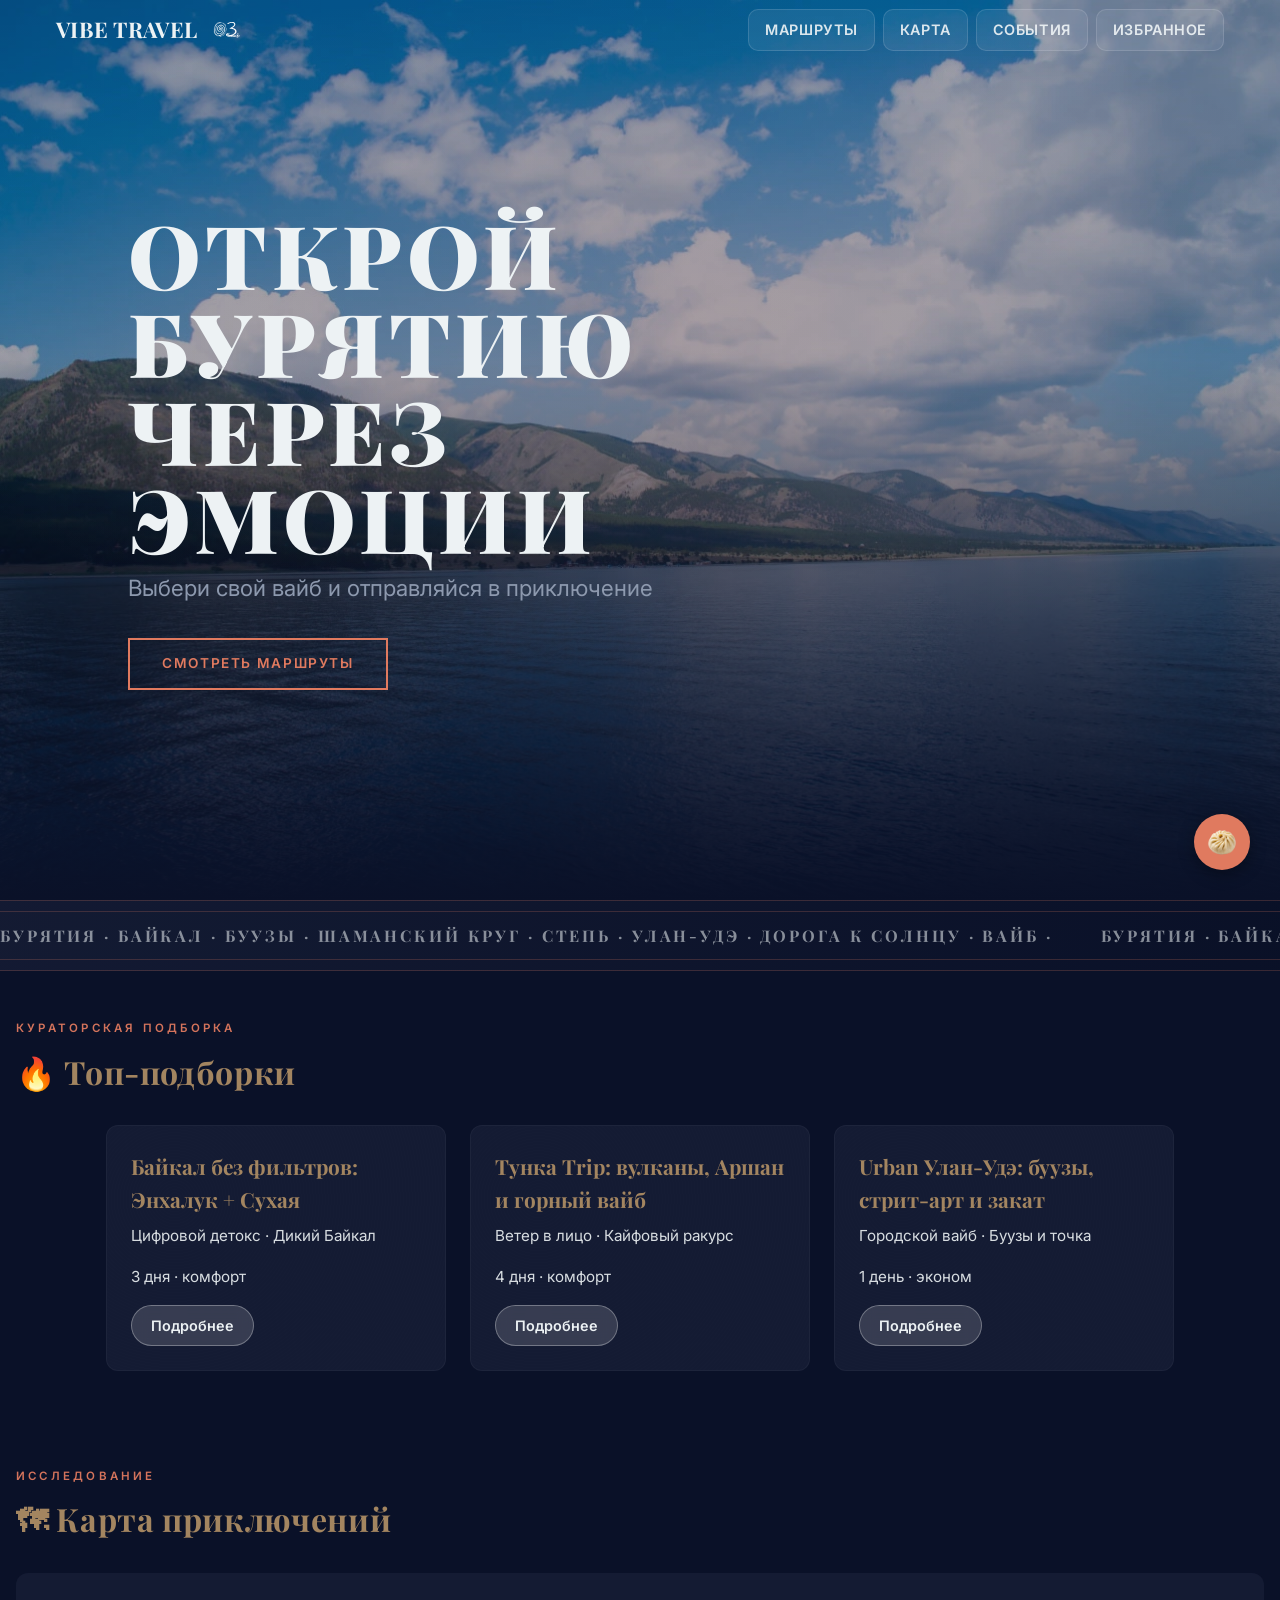
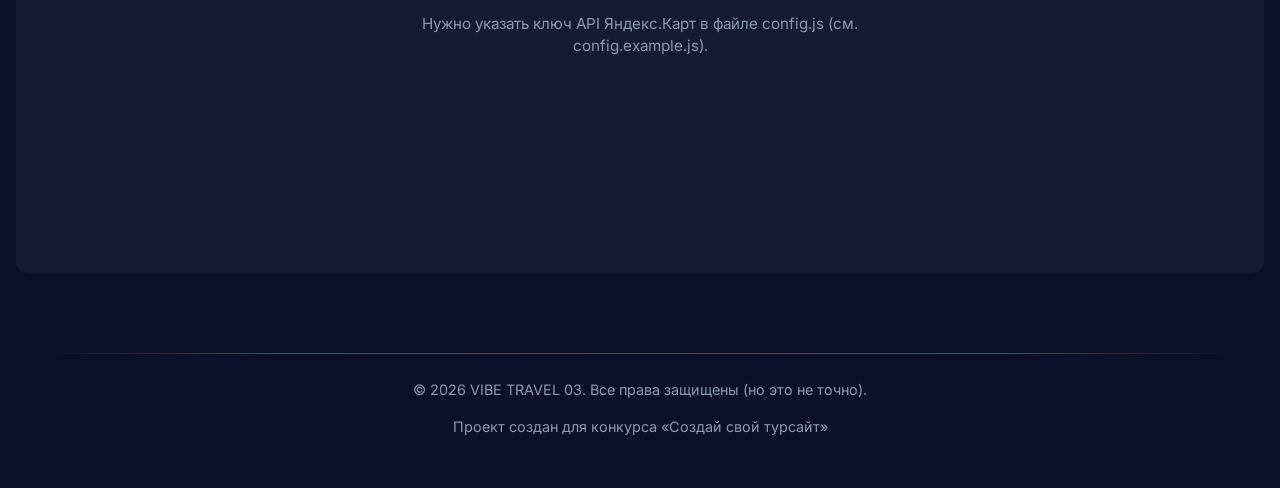
==== index.html @ 991d7f02 "Добавлен Service Worker для кеширования статики" ====
<!DOCTYPE html>
<html lang="ru">

<head>
    <meta charset="UTF-8">
    <meta name="viewport" content="width=device-width, initial-scale=1.0">
    <title>VIBE TRAVEL 03 — твой гид по Бурятии</title>

    <meta property="og:type" content="website">
    <!-- Open Graph для соцсетей -->
    <meta name="description" content="Эмоциональный гид по Бурятии для молодёжи. Вайб-фильтры, маршруты, события.">
    <meta property="og:title" content="VIBE TRAVEL 03 — твой гид по Бурятии">
    <meta property="og:description"
        content="Эмоциональный гид по Бурятии для молодёжи. Вайб-фильтры, маршруты, события.">
    <meta property="og:image" content="https://pumalk.github.io/vibe-travel-03/assets/images/logo_white.svg">
    <meta property="og:image:type" content="image/svg+xml">
    <meta property="og:image:width" content="512">
    <meta property="og:image:height" content="512">
    <meta property="og:url" content="https://pumalk.github.io/vibe-travel-03/">
    <meta property="og:type" content="website">

    <!-- Для Telegram и VK -->
    <meta property="og:site_name" content="VIBE TRAVEL 03">
    <meta name="twitter:card" content="summary_large_image">
    <meta name="twitter:title" content="VIBE TRAVEL — гид по Бурятии">
    <meta name="twitter:description" content="Эмоциональный гид по Бурятии">
    <meta name="twitter:image" content="https://pumalk.github.io/vibe-travel-03/assets/images/logo_white.svg">

    <link rel="preload" as="image" href="assets/images/hero.webp">
    <link rel="preconnect" href="https://fonts.googleapis.com">
    <link rel="preconnect" href="https://fonts.gstatic.com" crossorigin>
    <!-- Асинхронная загрузка шрифтов без блокировки рендеринга -->
    <link rel="preload" as="style"
        href="https://fonts.googleapis.com/css2?family=Playfair+Display:wght@400;700;900&family=Inter:wght@400;500;600&display=swap&subset=cyrillic,cyrillic-ext"
        onload="this.onload=null;this.rel='stylesheet'">
    <noscript>
        <link
            href="https://fonts.googleapis.com/css2?family=Playfair+Display:wght@400;700;900&family=Inter:wght@400;500;600&display=swap&subset=cyrillic,cyrillic-ext"
            rel="stylesheet">
    </noscript>
    <link rel="icon"
        href="data:image/svg+xml,<svg xmlns='http://www.w3.org/2000/svg' viewBox='0 0 100 100'><circle cx='50' cy='50' r='48' fill='none' stroke='%23E07A5F' stroke-width='4'/><line x1='50' y1='2' x2='50' y2='98' stroke='%23E07A5F' stroke-width='4'/><line x1='2' y1='50' x2='98' y2='50' stroke='%23E07A5F' stroke-width='4'/><circle cx='50' cy='50' r='10' fill='%23E07A5F'/></svg>"
        type="image/svg+xml">
    <link rel="stylesheet" href="src/css/style.css">
    <link rel="icon" type="image/png" href="assets/favicon/favicon-96x96.png" sizes="96x96" />
    <link rel="icon" type="image/svg+xml" href="assets/favicon/favicon.svg" />
    <link rel="shortcut icon" href="assets/favicon/favicon.ico" />
    <link rel="apple-touch-icon" sizes="180x180" href="assets/favicon/apple-touch-icon.png" />
    <meta name="apple-mobile-web-app-title" content="VIBE TRAVEL 03" />
    <link rel="manifest" href="assets/favicon/site.webmanifest" />
</head>

<body>
    <a class="skip-link" href="#main-content">К содержимому</a>
    <div class="nav-backdrop" id="navBackdrop" aria-hidden="true"></div>
    <div id="preloader">
        <div class="preloader-circle"></div>
        <p>Загружаем вайб...</p>
    </div>

    <div id="app">
        <header class="header">
            <div class="container">
                <a href="#/" class="logo" aria-label="VIBE TRAVEL — на главную">
                    <span class="logo-text">VIBE TRAVEL</span>
                    <img src="assets/images/logo_white.svg" alt="" class="logo-img" width="36" height="36"
                        decoding="async" />
                </a>
                <nav class="nav" id="mainNav" aria-label="Основное меню">
                    <button type="button" class="burger" id="burgerBtn" aria-label="Открыть меню" aria-expanded="false"
                        aria-controls="navList">
                        <span></span><span></span><span></span>
                    </button>
                    <ul class="nav-list" id="navList">
                        <li><a href="#/routes" class="nav-link">Маршруты</a></li>
                        <li><a href="#/map" class="nav-link">Карта</a></li>
                        <li><a href="#/events" class="nav-link">События</a></li>
                        <li><a href="#/favorites" class="nav-link">Избранное</a></li>
                    </ul>
                </nav>
            </div>
        </header>
        <main id="main-content" class="main" role="main" tabindex="-1" aria-live="polite"></main>
        <footer class="footer">
            <div class="container">
                <p>&copy; 2026 VIBE TRAVEL 03. Все права защищены (но это не точно).</p>
                <p>Проект создан для конкурса «Создай свой турсайт»</p>
            </div>
        </footer>
    </div>

    <div id="transition-mask" aria-hidden="true">
        <div class="transition-mask__rays"></div>
    </div>
    <button type="button" id="buuza-fab" title="Покормить буузами" aria-label="Пасхалка: буузы">
        <img src="assets/images/buuza.webp" alt="" decoding="async" />
    </button>

    <script src="config.js"></script>
    <script src="src/js/strings.js"></script>
    <script src="src/js/app-state.js"></script>
    <script src="src/js/favorites.js"></script>
    <script src="src/js/tag-helpers.js"></script>
    <script src="src/js/lazy-images.js"></script>
    <script src="src/js/toast.js"></script>
    <script src="src/js/meta.js"></script>
    <script src="src/js/scroll-reveal.js"></script>
    <script src="src/js/session-filters.js"></script>
    <script src="src/js/data-loader.js"></script>
    <script src="src/js/pdf-export.js"></script>
    <script src="src/js/easter-egg-buuza.js"></script>
    <script src="src/js/ui-nav.js"></script>
    <script src="src/js/navigation.js"></script>
    <script src="src/js/map.js"></script>
    <script src="src/js/gallery.js"></script>
    <script src="src/js/render-pages.js"></script>
    <script src="src/js/router.js"></script>
    <script src="src/js/app.js"></script>
    <script>
        if ('serviceWorker' in navigator) {
            navigator.serviceWorker.register('/vibe-travel-03/sw.js').catch(err => {
                console.warn('Service Worker не зарегистрирован:', err);
            });
        }
    </script>
</body>

</html>
---- src/css/style.css ----
/* === VIBE TRAVEL 03 — тёмная кинематографичная тема === */

:root {
  --color-bg: #0a1128;
  --color-surface: #141b33;
  --color-text: #edf2f4;
  --color-text-muted: #8d99ae;
  --color-primary: #e07a5f;
  --color-primary-hover: #c05a42;
  --color-secondary: #5a7d6c;
  --color-accent-sand: #a38560;
  --font-display: "Playfair Display", serif;
  --font-body: "Inter", sans-serif;
  --transition: 0.25s ease-in-out;
  --max-width: 1200px;
  --border-radius: 12px;

  --ease-out-expo: cubic-bezier(0.22, 1, 0.36, 1);
  --ease-drawer: cubic-bezier(0.4, 0, 0.2, 1);
  --reveal-duration: 0.75s;
  --reveal-shift: 28px;
}

*,
*::before,
*::after {
  box-sizing: border-box;
}

:focus-visible {
  outline: 2px solid var(--color-primary);
  outline-offset: 3px;
}

:focus:not(:focus-visible) {
  outline: none;
}

.skip-link {
  position: absolute;
  left: 0.75rem;
  top: 0.75rem;
  z-index: 10002;
  padding: 0.55rem 1rem;
  background: var(--color-primary);
  color: var(--color-text);
  font-weight: 600;
  font-size: 0.85rem;
  text-decoration: none;
  border-radius: 8px;
  clip-path: inset(50%);
  width: 1px;
  height: 1px;
  overflow: hidden;
  white-space: nowrap;
}

.skip-link:focus {
  clip-path: none;
  width: auto;
  height: auto;
  overflow: visible;
}

html {
  scroll-behavior: smooth;
  scrollbar-width: thin;
  scrollbar-color: var(--color-primary) var(--color-bg);
}

::-webkit-scrollbar {
  width: 6px;
}

::-webkit-scrollbar-track {
  background: var(--color-bg);
}

::-webkit-scrollbar-thumb {
  background: var(--color-primary);
  border-radius: 3px;
}

body {
  margin: 0;
  min-height: 100vh;
  display: flex;
  flex-direction: column;
  background-color: var(--color-bg);
  color: var(--color-text);
  font-family: var(--font-body);
  line-height: 1.6;
  transition: opacity 0.3s ease;
  opacity: 1;
}

body::before {
  content: "";
  position: fixed;
  inset: 0;
  z-index: -1;
  opacity: 0.07;
  background-image:
    url("../../assets/images/left up.svg"),
    url("../../assets/images/right up.svg"),
    url("../../assets/images/left down.svg"),
    url("../../assets/images/right down.svg");
  background-position:
    left top,
    right top,
    left bottom,
    right bottom;
  background-size: 160px 160px;
  background-repeat: no-repeat;
  pointer-events: none;
  filter: invert(1);
}

/* Лёгкий film grain — как в кинематографичных портфолио (Muzli / motion + texture) */
body::after {
  content: "";
  position: fixed;
  inset: 0;
  z-index: 0;
  pointer-events: none;
  opacity: 0.05;
  background-image: url("data:image/svg+xml,%3Csvg viewBox='0 0 256 256' xmlns='http://www.w3.org/2000/svg'%3E%3Cfilter id='n'%3E%3CfeTurbulence type='fractalNoise' baseFrequency='0.9' numOctaves='4' stitchTiles='stitch'/%3E%3C/filter%3E%3Crect width='100%25' height='100%25' filter='url(%23n)'/%3E%3C/svg%3E");
  mix-blend-mode: overlay;
}

body.fade-out {
  opacity: 0;
}

/* === Маска перехода между страницами === */
#transition-mask {
  position: fixed;
  inset: 0;
  z-index: 9998;
  display: flex;
  align-items: center;
  justify-content: center;
  pointer-events: none;
  opacity: 0;
  visibility: hidden;
  transition:
    opacity 0.2s ease,
    visibility 0.2s ease;
  background-color: rgba(10, 17, 40, 0.92); /* ← добавить: тёмный фон с затемнением */
  backdrop-filter: blur(4px); /* опционально: лёгкий блюр */
}

#transition-mask.active {
  opacity: 1;
  visibility: visible;
  pointer-events: auto;
}

.transition-mask__rays {
  width: min(200vmax, 200vmax);
  height: min(200vmax, 200vmax);
  border-radius: 50%;
  transform: scale(0);
  opacity: 0.45;
  background: repeating-conic-gradient(
    from 0deg at 50% 50%,
    var(--color-primary) 0deg 5deg,
    transparent 5deg 10deg
  );
  will-change: transform;
}

#transition-mask.active .transition-mask__rays {
  animation: transition-mask-expand 0.48s var(--ease-drawer) forwards;
}

#transition-mask:not(.active) .transition-mask__rays {
  transform: scale(0);
  animation: none;
}

@keyframes transition-mask-expand {
  to {
    transform: scale(1);
  }
}

/* === Прелоадер === */
#preloader {
  position: fixed;
  inset: 0;
  background: var(--color-bg);
  display: flex;
  flex-direction: column;
  justify-content: center;
  align-items: center;
  z-index: 9999;
  transition:
    opacity 0.5s ease,
    visibility 0.5s ease;
}

#preloader.hidden {
  opacity: 0;
  visibility: hidden;
}

.preloader-circle {
  width: 40px;
  height: 40px;
  border: 4px solid var(--color-primary);
  border-top-color: transparent;
  border-radius: 50%;
  animation: spin 0.8s linear infinite;
  margin-bottom: 1rem;
}

@keyframes spin {
  to {
    transform: rotate(360deg);
  }
}

#preloader p {
  font-family: var(--font-display);
  font-weight: 700;
  color: var(--color-primary);
}

/* === Шапка === */
.header {
  background: transparent;
  position: fixed;
  top: 0;
  left: 0;
  width: 100%;
  z-index: 100;
  transition:
    background 0.3s ease,
    backdrop-filter 0.3s ease;
}

.header.scrolled {
  background: rgba(20, 27, 51, 0.85);
  backdrop-filter: blur(20px);
  -webkit-backdrop-filter: blur(20px);
}

.container {
  max-width: var(--max-width);
  margin: 0 auto;
  padding: 0 1rem;
}

.header .container {
  display: flex;
  justify-content: space-between;
  align-items: center;
  height: 60px;
}

#app {
  position: relative;
  z-index: 1;
  display: flex;
  flex-direction: column;
  min-height: 100vh;
  padding-top: 60px;
}

#main-content {
  flex: 1 0 auto;
}

/* Стили для текстовых ссылок внутри контента */
#main-content a:not(.btn):not(.nav-link):not(.btn-outline) {
  color: var(--color-primary);
  text-decoration: none;
  transition: color var(--transition);
}

#main-content a:not(.btn):not(.nav-link):not(.btn-outline):hover {
  color: var(--color-primary-hover);
}

#main-content a:not(.btn):not(.nav-link):not(.btn-outline):active {
  color: #b04a32;
}

/* Появление контента после смены маршрута */
.main.page-enter {
  animation: main-page-in 0.55s var(--ease-out-expo) both;
}

@keyframes main-page-in {
  from {
    opacity: 0;
    transform: translateY(18px);
  }

  to {
    opacity: 1;
    transform: translateY(0);
  }
}

/* Затемнение фона при открытой мобильной навигации */
.nav-backdrop {
  display: none;
  position: fixed;
  inset: 0;
  z-index: 97;
  background: rgba(5, 8, 18, 0.55);
  opacity: 0;
  transition: opacity 0.35s var(--ease-out-expo);
  pointer-events: none;
}

@media (min-width: 769px) {
  .nav-backdrop {
    display: none !important;
    pointer-events: none !important;
  }
}

body.nav-drawer-open {
  overflow: hidden;
  touch-action: none;
}

.logo {
  display: inline-flex;
  align-items: center;
  gap: 0.35rem;
  font-family: var(--font-display);
  font-size: 1.35rem;
  font-weight: 700;
  color: var(--color-text);
  text-decoration: none;
  letter-spacing: 0.02em;
}

.logo-text {
  line-height: 1;
}

.logo-img {
  height: 1.75rem;
  width: auto;
  display: block;
  flex-shrink: 0;
  object-fit: contain;
}

.nav {
  display: flex;
  align-items: center;
}

.nav-list {
  list-style: none;
  margin: 0;
  padding: 0;
  display: flex;
  gap: 0.5rem;
  align-items: center;
}

.nav-link {
  display: inline-flex;
  align-items: center;
  justify-content: center;
  text-decoration: none;
  color: rgba(237, 242, 244, 0.92);
  font-weight: 600;
  font-size: 0.9rem;
  letter-spacing: 0.04em;
  text-transform: uppercase;
  padding: 0.5rem 1rem;
  border-radius: 10px;
  background: rgba(237, 242, 244, 0.08);
  border: 1px solid rgba(237, 242, 244, 0.14);
  transition:
    color 0.2s ease,
    background 0.2s ease,
    border-color 0.2s ease,
    box-shadow 0.2s ease;
}

.nav-link:hover {
  color: var(--color-text);
  background: rgba(224, 122, 95, 0.22);
  border-color: rgba(224, 122, 95, 0.55);
  box-shadow: 0 4px 14px rgba(0, 0, 0, 0.2);
}

.nav-link.active {
  color: var(--color-text);
  background: rgba(224, 122, 95, 0.32);
  border-color: var(--color-primary);
  box-shadow: 0 0 0 1px rgba(224, 122, 95, 0.35);
}

.burger {
  display: none;
  flex-direction: column;
  gap: 5px;
  justify-content: center;
  align-items: center;
  width: 44px;
  height: 44px;
  background: rgba(237, 242, 244, 0.08);
  border: 1px solid rgba(237, 242, 244, 0.18);
  border-radius: 10px;
  cursor: pointer;
  padding: 0;
  z-index: 101;
  transition:
    background 0.2s ease,
    border-color 0.2s ease,
    box-shadow 0.2s ease;
}

.burger:hover {
  background: rgba(224, 122, 95, 0.18);
  border-color: rgba(224, 122, 95, 0.45);
}

.burger span {
  display: block;
  width: 25px;
  height: 2px;
  background: var(--color-text);
  transition:
    transform 0.35s var(--ease-out-expo),
    opacity 0.25s ease;
  transform-origin: center;
}

.burger.is-open span:nth-child(1) {
  transform: translateY(7px) rotate(45deg);
}

.burger.is-open span:nth-child(2) {
  opacity: 0;
  transform: scaleX(0);
}

.burger.is-open span:nth-child(3) {
  transform: translateY(-7px) rotate(-45deg);
}

/* === Подвал === */
.footer {
  position: relative;
  background: transparent;
  text-align: center;
  padding: 2rem 1rem 2.25rem;
  margin-top: auto;
  font-size: 0.9rem;
  color: var(--color-text-muted);
}

.footer::before {
  content: "";
  display: block;
  max-width: var(--max-width);
  margin: 0 auto 1.5rem;
  height: 1px;
  background: linear-gradient(
    90deg,
    transparent,
    rgba(224, 122, 95, 0.45) 20%,
    rgba(196, 165, 123, 0.35) 50%,
    rgba(224, 122, 95, 0.45) 80%,
    transparent
  );
}

/* === Hero === */
.hero {
  position: relative;
  height: 100vh;
  min-height: 420px;
  display: flex;
  align-items: center;
  background: url("../../assets/images/hero.webp") center/cover no-repeat;
  background-attachment: fixed;
  overflow: hidden;
  margin: -60px 0 0;
  width: 100%;
  max-width: 100%;
}

.hero-overlay {
  position: absolute;
  inset: 0;
  background: linear-gradient(
    0deg,
    var(--color-bg) 0%,
    rgba(10, 17, 40, 0.4) 60%
  );
}

/* Слой «света» — ambient motion как на студийных сайтах из подборки */
.hero-shimmer {
  position: absolute;
  inset: -20%;
  z-index: 0;
  background: radial-gradient(
    ellipse 80% 50% at 50% 40%,
    rgba(224, 122, 95, 0.12) 0%,
    transparent 55%
  );
  animation: hero-shimmer-drift 14s ease-in-out infinite alternate;
  pointer-events: none;
}

@keyframes hero-shimmer-drift {
  0% {
    transform: translate(-4%, -2%) scale(1);
    opacity: 0.85;
  }

  100% {
    transform: translate(5%, 3%) scale(1.08);
    opacity: 1;
  }
}

.hero-content {
  position: relative;
  z-index: 2;
  max-width: 600px;
  margin-left: 10%;
  padding: 1rem 1rem 1rem 0;
}

.hero-content h1 {
  font-family: var(--font-display);
  font-weight: 900;
  font-size: 5.5rem;
  line-height: 1;
  letter-spacing: 0.05em;
  text-transform: uppercase;
  margin: 0 0 0.5rem;
  color: var(--color-text);
  animation: hero-line-in 0.95s var(--ease-out-expo) 0.12s both;
}

.hero-content p {
  font-size: 1.4rem;
  color: var(--color-text-muted);
  margin: 0 0 2rem;
  animation: hero-line-in 0.88s var(--ease-out-expo) 0.3s both;
}

@keyframes hero-line-in {
  from {
    opacity: 0;
    transform: translateY(32px);
  }

  to {
    opacity: 1;
    transform: translateY(0);
  }
}

.btn-outline {
  display: inline-block;
  padding: 0.8rem 2rem;
  border: 2px solid var(--color-primary);
  border-radius: 0;
  background: transparent;
  color: var(--color-primary);
  font-family: var(--font-body);
  font-weight: 600;
  font-size: 0.85rem;
  letter-spacing: 0.12em;
  text-transform: uppercase;
  text-decoration: none;
  transition:
    background var(--transition),
    color var(--transition),
    border-color var(--transition),
    transform 0.2s var(--ease-out-expo),
    box-shadow 0.25s ease;
  animation: hero-line-in 0.82s var(--ease-out-expo) 0.46s both;
}

.btn-outline:hover {
  background: var(--color-primary);
  color: var(--color-text);
  border-color: var(--color-primary);
  transform: translateY(-2px);
  box-shadow: 0 12px 28px rgba(224, 122, 95, 0.25);
}

.btn-outline:active {
  transform: translateY(0);
}

/* Карта-превью на главной */
.map-preview {
  height: 300px;
  border-radius: var(--border-radius);
  overflow: hidden;
  background: var(--color-surface);
}

.map-full,
.map-detail {
  border-radius: var(--border-radius);
  overflow: hidden;
  background: var(--color-surface);
}

.map-full {
  height: 500px;
}

.map-detail {
  height: 350px;
  margin-top: 1rem;
}

/* === Секции === */
.section {
  padding: 3rem 1rem;
}

.section h2 {
  font-family: var(--font-display);
  font-size: 2rem;
  font-weight: 700;
  margin: 0 0 1.5rem;
  color: var(--color-accent-sand);
  letter-spacing: 0.02em;
}

/* Редакционный заголовок секции (студийные портфолио / Muzli) */
.section-intro {
  margin-bottom: 1.75rem;
}

.section-intro h2 {
  margin-bottom: 0;
}

.section-eyebrow {
  font-family: var(--font-body);
  font-size: 0.72rem;
  font-weight: 600;
  letter-spacing: 0.28em;
  text-transform: uppercase;
  color: var(--color-primary);
  margin: 0 0 0.5rem;
  opacity: 0.95;
}

/* Kinetic type strip — ритм и motion без тяжёлых библиотек */
.kinetic-bar {
  position: relative;
  width: 100%;
  max-width: 100%;
  margin-left: 0;
  margin-right: 0;
  overflow: hidden;
  border-block: 1px solid rgba(224, 122, 95, 0.22);
  background: linear-gradient(
    90deg,
    rgba(20, 27, 51, 0.95),
    rgba(10, 17, 40, 0.98)
  );
  padding: 0.65rem 0;
}

.kinetic-bar__track {
  display: flex;
  width: max-content;
  animation: kinetic-scroll 40s linear infinite;
  will-change: transform;
}

.kinetic-bar__track span {
  flex-shrink: 0;
  padding-right: 3rem;
  font-family: var(--font-display);
  font-size: clamp(0.85rem, 1.8vw, 1rem);
  font-weight: 700;
  letter-spacing: 0.18em;
  text-transform: uppercase;
  color: rgba(237, 242, 244, 0.55);
  white-space: nowrap;
}

@keyframes kinetic-scroll {
  0% {
    transform: translateX(0);
  }

  100% {
    transform: translateX(-50%);
  }
}

/* Scroll reveal — появление при скролле */
.reveal {
  opacity: 0;
  transform: translate3d(0, var(--reveal-shift), 0);
  transition:
    opacity var(--reveal-duration) var(--ease-out-expo),
    transform var(--reveal-duration) var(--ease-out-expo);
  will-change: opacity, transform;
}

.reveal.is-visible {
  opacity: 1;
  transform: translate3d(0, 0, 0);
  will-change: auto;
}

.card.reveal {
  transition-delay: 0s;
}

#routes-grid .card.reveal.is-visible:nth-child(1),
#home-top-grid .card.reveal.is-visible:nth-child(1) {
  transition-delay: 0.02s;
}

#routes-grid .card.reveal.is-visible:nth-child(2),
#home-top-grid .card.reveal.is-visible:nth-child(2) {
  transition-delay: 0.08s;
}

#routes-grid .card.reveal.is-visible:nth-child(3),
#home-top-grid .card.reveal.is-visible:nth-child(3) {
  transition-delay: 0.14s;
}

#routes-grid .card.reveal.is-visible:nth-child(4),
#home-top-grid .card.reveal.is-visible:nth-child(4) {
  transition-delay: 0.2s;
}

#routes-grid .card.reveal.is-visible:nth-child(5),
#home-top-grid .card.reveal.is-visible:nth-child(5) {
  transition-delay: 0.26s;
}

#routes-grid .card.reveal.is-visible:nth-child(6),
#home-top-grid .card.reveal.is-visible:nth-child(6) {
  transition-delay: 0.32s;
}

/* Центрирование топ-подборки на главной */
#home-top-grid {
  display: flex;
  flex-wrap: wrap;
  justify-content: center;
  gap: 1.5rem;
}

#home-top-grid .card {
  width: 340px;
  max-width: 100%;
  flex: 0 0 auto;
}

.cards-grid.centered .card.reveal.is-visible:nth-child(1) {
  transition-delay: 0.04s;
}

.cards-grid.centered .card.reveal.is-visible:nth-child(2) {
  transition-delay: 0.1s;
}

.cards-grid.centered .card.reveal.is-visible:nth-child(3) {
  transition-delay: 0.16s;
}

.cards-grid.centered .card.reveal.is-visible:nth-child(4) {
  transition-delay: 0.22s;
}

.cards-grid.centered .card.reveal.is-visible:nth-child(5) {
  transition-delay: 0.28s;
}

.cards-grid.centered .card.reveal.is-visible:nth-child(6) {
  transition-delay: 0.34s;
}

.section h3 {
  font-family: var(--font-display);
  font-size: 1.25rem;
  font-weight: 700;
  color: var(--color-accent-sand);
  margin: 1.75rem 0 0.65rem;
}

.section > ul {
  color: var(--color-text-muted);
}

.detail-stack {
  margin-bottom: 0.25rem;
}

.detail-stack p {
  margin: 0.35rem 0 0.65rem;
  color: var(--color-text-muted);
}

.detail-stack strong {
  color: var(--color-text);
}

.section > ul {
  margin: 0.5rem 0 1rem;
  padding-left: 1.35rem;
  max-width: 65ch;
}

.section > ul li {
  margin-bottom: 0.4rem;
}

/* === Сетки карточек === */
.cards-grid {
  display: grid;
  grid-template-columns: repeat(auto-fill, minmax(280px, 1fr));
  gap: 1.5rem;
}

.cards-grid.centered {
  display: flex;
  flex-wrap: wrap;
  justify-content: center;
  gap: 1.5rem;
}

.cards-grid.centered .card {
  width: 300px;
  flex: 0 0 auto;
}

/* === Карточки === */
.card {
  position: relative;
  background: var(--color-surface);
  border-radius: var(--border-radius);
  overflow: hidden;
  border: 1px solid rgba(237, 242, 244, 0.04);
  transition:
    transform 0.38s var(--ease-out-expo),
    box-shadow 0.38s var(--ease-out-expo),
    border-color 0.35s ease;
  display: flex;
  flex-direction: column;
  color: var(--color-text);
}

.card::before {
  content: "";
  position: absolute;
  inset: 0;
  z-index: 1;
  pointer-events: none;
  opacity: 0.12;
  background-image: repeating-radial-gradient(
    circle at 20% 30%,
    rgba(255, 255, 255, 0.09) 0,
    rgba(255, 255, 255, 0.09) 1px,
    transparent 1px,
    transparent 3px
  );
  mix-blend-mode: overlay;
}

.card:hover {
  transform: translateY(-6px);
  box-shadow: 0 16px 32px rgba(0, 0, 0, 0.5);
  border-color: rgba(224, 122, 95, 0.28);
}

.card-content {
  position: relative;
  z-index: 2;
}

.card-content {
  padding: 1.5rem;
  flex-grow: 1;
  display: flex;
  flex-direction: column;
  justify-content: space-between;
  position: relative;
  z-index: 2;
}

.card h3 {
  font-family: var(--font-display);
  font-size: 1.3rem;
  margin: 0 0 0.5rem;
}

.card p {
  font-size: 0.95rem;
  margin: 0 0 1rem;
  opacity: 0.9;
}

.btn {
  display: inline-block;
  color: var(--color-text);
  padding: 0.5rem 1.2rem;
  border-radius: 30px;
  text-decoration: none;
  font-weight: 600;
  font-size: 0.9rem;
  border: none;
  cursor: pointer;
  font-family: inherit;
  transition:
    background var(--transition),
    color var(--transition);
  align-self: flex-start;
  backdrop-filter: blur(8px);
  -webkit-backdrop-filter: blur(8px);
  background: rgba(255, 255, 255, 0.15);
  border: 1px solid rgba(255, 255, 255, 0.3);
}

.btn:hover {
  background: var(--color-primary-hover);
  border-color: var(--color-primary);
  color: #fff;
}

/* === Фильтры === */
.filters {
  display: flex;
  flex-wrap: wrap;
  gap: 1rem;
  margin-bottom: 2rem;
  align-items: center;
}

.chip-group {
  display: flex;
  flex-wrap: wrap;
  gap: 0.5rem;
}

.chip {
  padding: 0.4rem 1rem;
  border: 1px solid var(--color-primary);
  border-radius: 20px;
  background: var(--color-surface);
  color: var(--color-text);
  cursor: pointer;
  font-weight: 500;
  transition:
    background var(--transition),
    color var(--transition),
    border-color var(--transition),
    transform 0.2s var(--ease-out-expo),
    box-shadow 0.25s ease;
  font-size: 0.9rem;
  font-family: inherit;
}

.chip.active {
  background: var(--color-primary);
  color: var(--color-text);
  border-color: var(--color-primary);
}

.chip:hover {
  transform: translateY(-1px);
  box-shadow: 0 6px 16px rgba(224, 122, 95, 0.2);
}

.chip:active {
  transform: scale(0.97);
}

.chip:focus {
  outline: none;
}

.filter-select {
  appearance: none;
  -webkit-appearance: none;
  padding: 0.45rem 2.25rem 0.45rem 1rem;
  border: 1px solid var(--color-primary);
  border-radius: 20px;
  font-family: inherit;
  font-size: 0.9rem;
  font-weight: 500;
  background-color: var(--color-surface);
  color: var(--color-text);
  cursor: pointer;
  background-image: url("data:image/svg+xml,%3Csvg xmlns='http://www.w3.org/2000/svg' width='12' height='12' viewBox='0 0 12 12'%3E%3Cpath fill='%23E07A5F' d='M6 8L1 3h10z'/%3E%3C/svg%3E");
  background-repeat: no-repeat;
  background-position: right 0.75rem center;
  transition: border-color var(--transition);
}

.filter-select:hover,
.filter-select:focus {
  outline: none;
  border-color: var(--color-primary-hover);
}

.map-api-message {
  text-align: center;
  padding: 2.5rem 1.25rem;
  margin: 0;
  color: var(--color-text-muted);
  font-size: 0.95rem;
  line-height: 1.5;
  max-width: 36rem;
  margin-inline: auto;
}

.section--error .detail-lead {
  margin-bottom: 1rem;
}

.toast-host {
  position: fixed;
  bottom: 1.25rem;
  left: 50%;
  transform: translateX(-50%);
  z-index: 10050;
  display: flex;
  flex-direction: column;
  align-items: center;
  gap: 0.5rem;
  pointer-events: none;
}

.toast {
  pointer-events: auto;
  max-width: min(92vw, 420px);
  padding: 0.75rem 1.25rem;
  background: var(--color-surface);
  color: var(--color-text);
  border: 1px solid rgba(224, 122, 95, 0.45);
  border-radius: var(--border-radius);
  box-shadow: 0 8px 28px rgba(0, 0, 0, 0.35);
  font-size: 0.9rem;
  font-weight: 500;
  opacity: 0;
  transform: translateY(12px);
  transition:
    opacity 0.3s var(--ease-out-expo),
    transform 0.3s var(--ease-out-expo);
  cursor: pointer;
}

.toast--visible {
  opacity: 1;
  transform: translateY(0);
}

/* === Лайтбокс === */
.lightbox {
  position: fixed;
  inset: 0;
  z-index: 1000;
  display: flex;
  align-items: center;
  justify-content: center;
  padding: 2rem;
  background: rgba(10, 17, 40, 0.98);
  opacity: 0;
  visibility: hidden;
  pointer-events: none;
  transition:
    opacity 0.3s var(--ease-out-expo),
    visibility 0.3s ease;
}

.lightbox.active {
  opacity: 1;
  visibility: visible;
  pointer-events: auto;
}

.lightbox-close {
  position: absolute;
  top: 24px;
  right: 28px;
  width: 36px;
  height: 36px;
  cursor: pointer;
  color: transparent;
  font-size: 0;
  background: none;
  border: none;
  padding: 0;
}

.lightbox-close::before,
.lightbox-close::after {
  content: "";
  position: absolute;
  left: 50%;
  top: 50%;
  width: 24px;
  height: 1px;
  background: var(--color-primary);
  transform-origin: center;
}

.lightbox-close::before {
  transform: translate(-50%, -50%) rotate(45deg);
}

.lightbox-close::after {
  transform: translate(-50%, -50%) rotate(-45deg);
}

.lightbox-img {
  max-width: min(92vw, 1200px);
  max-height: 85vh;
  width: auto;
  height: auto;
  object-fit: contain;
  border-radius: var(--border-radius);
  transform: scale(0.92);
  opacity: 0;
  transition:
    transform 0.4s var(--ease-out-expo),
    opacity 0.3s ease;
}

.lightbox.active .lightbox-img {
  transform: scale(1);
  opacity: 1;
}

.lightbox-nav {
  display: none;
  position: absolute;
  top: 50%;
  transform: translateY(-50%);
  width: 48px;
  height: 48px;
  border-radius: 50%;
  cursor: pointer;
  background: rgba(20, 27, 51, 0.75);
  border: 1px solid rgba(237, 242, 244, 0.2);
  color: var(--color-text);
  z-index: 2;
  transition:
    background 0.2s ease,
    border-color 0.2s ease;
}

.lightbox-nav:hover {
  background: rgba(224, 122, 95, 0.35);
  border-color: var(--color-primary);
}

.lightbox--multi .lightbox-nav {
  display: flex;
  align-items: center;
  justify-content: center;
}

.lightbox-nav--prev {
  left: max(1rem, calc(50% - min(46vw, 620px)));
}

.lightbox-nav--next {
  right: max(1rem, calc(50% - min(46vw, 620px)));
}

.lightbox-nav--prev::before {
  content: "";
  width: 10px;
  height: 10px;
  border-left: 2px solid currentColor;
  border-bottom: 2px solid currentColor;
  transform: rotate(45deg);
  margin-left: 4px;
}

.lightbox-nav--next::before {
  content: "";
  width: 10px;
  height: 10px;
  border-right: 2px solid currentColor;
  border-top: 2px solid currentColor;
  transform: rotate(45deg);
  margin-right: 4px;
}

/* === Детальная страница === */
.detail-actions {
  display: flex;
  gap: 1rem;
  flex-wrap: wrap;
  margin: 1rem 0;
}

.detail-lead {
  font-size: 1.1rem;
  color: var(--color-text-muted);
}

.card.event-card img {
  width: 100%;
  max-height: 250px;
  object-fit: contain;
  background: var(--color-surface);
  border-radius: 8px 8px 0 0;
}

#fav-btn {
  transition: transform 0.2s;
}

#fav-btn:active {
  transform: scale(1.05);
}

.no-results {
  grid-column: 1 / -1;
  text-align: center;
  color: var(--color-text-muted);
  padding: 2rem;
  font-size: 1.1rem;
}

.fav-empty {
  text-align: center;
  color: var(--color-text-muted);
  padding: 2rem;
  max-width: 520px;
  margin: 0 auto;
}

/* === Галерея === */
.gallery-magazine {
  display: flex;
  gap: 1rem;
  margin: 1.5rem 0;
  height: 400px;
}

.magazine-hero {
  flex: 2;
}

.magazine-side {
  flex: 1;
  display: flex;
  flex-direction: column;
  gap: 1rem;
}

.magazine-hero img,
.magazine-side img {
  width: 100%;
  object-fit: cover;
  border-radius: 8px;
  cursor: pointer;
  transition:
    transform 0.3s ease,
    box-shadow 0.3s ease;
}

.magazine-hero img {
  height: 100%;
}

.magazine-side img {
  height: calc(50% - 0.5rem);
}

.magazine-side img:only-child {
  height: 100%;
}

.magazine-hero img:hover,
.magazine-side img:hover {
  transform: scale(1.02);
  box-shadow: 0 8px 24px rgba(0, 0, 0, 0.4);
}

/* === FAB буузы === */
#buuza-fab {
  position: fixed;
  bottom: 30px;
  right: 30px;
  width: 56px;
  height: 56px;
  border-radius: 50%;
  background: var(--color-primary);
  border: none;
  box-shadow: 0 4px 16px rgba(0, 0, 0, 0.35);
  display: flex;
  align-items: center;
  justify-content: center;
  z-index: 500;
  transition: transform 0.2s;
  cursor: pointer;
}

#buuza-fab:hover {
  transform: scale(1.08);
}

#buuza-fab img {
  width: 32px;
  height: 32px;
  object-fit: contain;
}

.falling-buuza {
  position: fixed;
  top: -80px;
  z-index: 999;
  width: 50px;
  height: auto;
  pointer-events: auto;
  animation: fall linear forwards;
  transition: opacity 0.3s ease;
  cursor: pointer;
}

@keyframes fall {
  to {
    top: calc(100vh - 60px);
    transform: rotate(360deg);
  }
}

/* === Планшет 768 === */
@media (max-width: 768px) {
  .hero {
    background-attachment: scroll;
  }

  .hero-content h1 {
    font-size: 3.5rem;
  }

  .hero-content p {
    font-size: 1.15rem;
  }

  .cards-grid:not(.centered) {
    grid-template-columns: repeat(2, 1fr);
  }

  .burger {
    display: flex;
  }

  .nav-list {
    position: fixed;
    top: 0;
    right: 0;
    width: min(400px, 88vw);
    min-height: 100vh;
    height: 100dvh;
    background: var(--color-surface);
    flex-direction: column;
    justify-content: center;
    align-items: flex-start;
    padding: 3rem;
    gap: 2rem;
    box-shadow: -8px 0 24px rgba(0, 0, 0, 0.3);
    transform: translateX(100%);
    transition: transform 0.42s var(--ease-drawer);
    z-index: 99;
  }

  .nav-list.active {
    transform: translateX(0);
  }

  .nav-list li {
    width: 100%;
    opacity: 0;
    transform: translateX(20px);
    transition:
      opacity 0.3s ease,
      transform 0.3s ease;
  }

  .nav-list li.appear {
    opacity: 1;
    transform: translateX(0);
  }

  .nav-list .nav-link {
    width: 100%;
    justify-content: flex-start;
    padding: 0.75rem 1.1rem;
    font-size: 0.82rem;
  }

  .gallery-magazine {
    flex-direction: column;
    height: auto;
  }

  .magazine-hero img {
    height: 240px;
  }

  .magazine-side img {
    height: 180px;
  }

  .magazine-side img:only-child {
    height: 240px;
  }

  #home-top-grid .card {
    width: calc(100% - 2rem);
    max-width: 400px;
  }
}

/* === Мобильный 375 === */
@media (max-width: 375px) {
  .hero {
    height: 60vh;
    min-height: 280px;
  }

  .hero-content {
    margin-left: 5%;
  }

  .hero-content h1 {
    font-size: 2.4rem;
  }

  .hero-content p {
    font-size: 1rem;
  }

  .nav-list {
    width: 100%;
    max-width: none;
    padding: 4rem 1.5rem;
  }

  .cards-grid,
  .cards-grid:not(.centered) {
    grid-template-columns: 1fr;
  }

  .cards-grid.centered .card {
    width: 100%;
    max-width: 100%;
  }

  .section {
    padding: 2rem 1rem;
  }
}

/* === Уважение к prefers-reduced-motion === */
@media (prefers-reduced-motion: reduce) {
  html {
    scroll-behavior: auto;
  }

  *,
  *::before,
  *::after {
    animation-duration: 0.01ms !important;
    animation-iteration-count: 1 !important;
    transition-duration: 0.01ms !important;
  }

  .main.page-enter {
    animation: none;
    opacity: 1;
    transform: none;
  }

  .hero-content h1,
  .hero-content p,
  .hero-content .btn-outline {
    animation: none;
    opacity: 1;
    transform: none;
  }

  #transition-mask.active .transition-mask__rays {
    animation: none;
    transform: scale(1);
  }

  .lightbox-img {
    transition: none;
    transform: none;
    opacity: 1;
  }

  .card:hover {
    transform: none;
  }

  .kinetic-bar__track {
    animation: none;
    transform: none;
  }

  .hero-shimmer {
    animation: none;
    opacity: 0.5;
  }

  .reveal {
    opacity: 1 !important;
    transform: none !important;
    transition: none !important;
  }
}
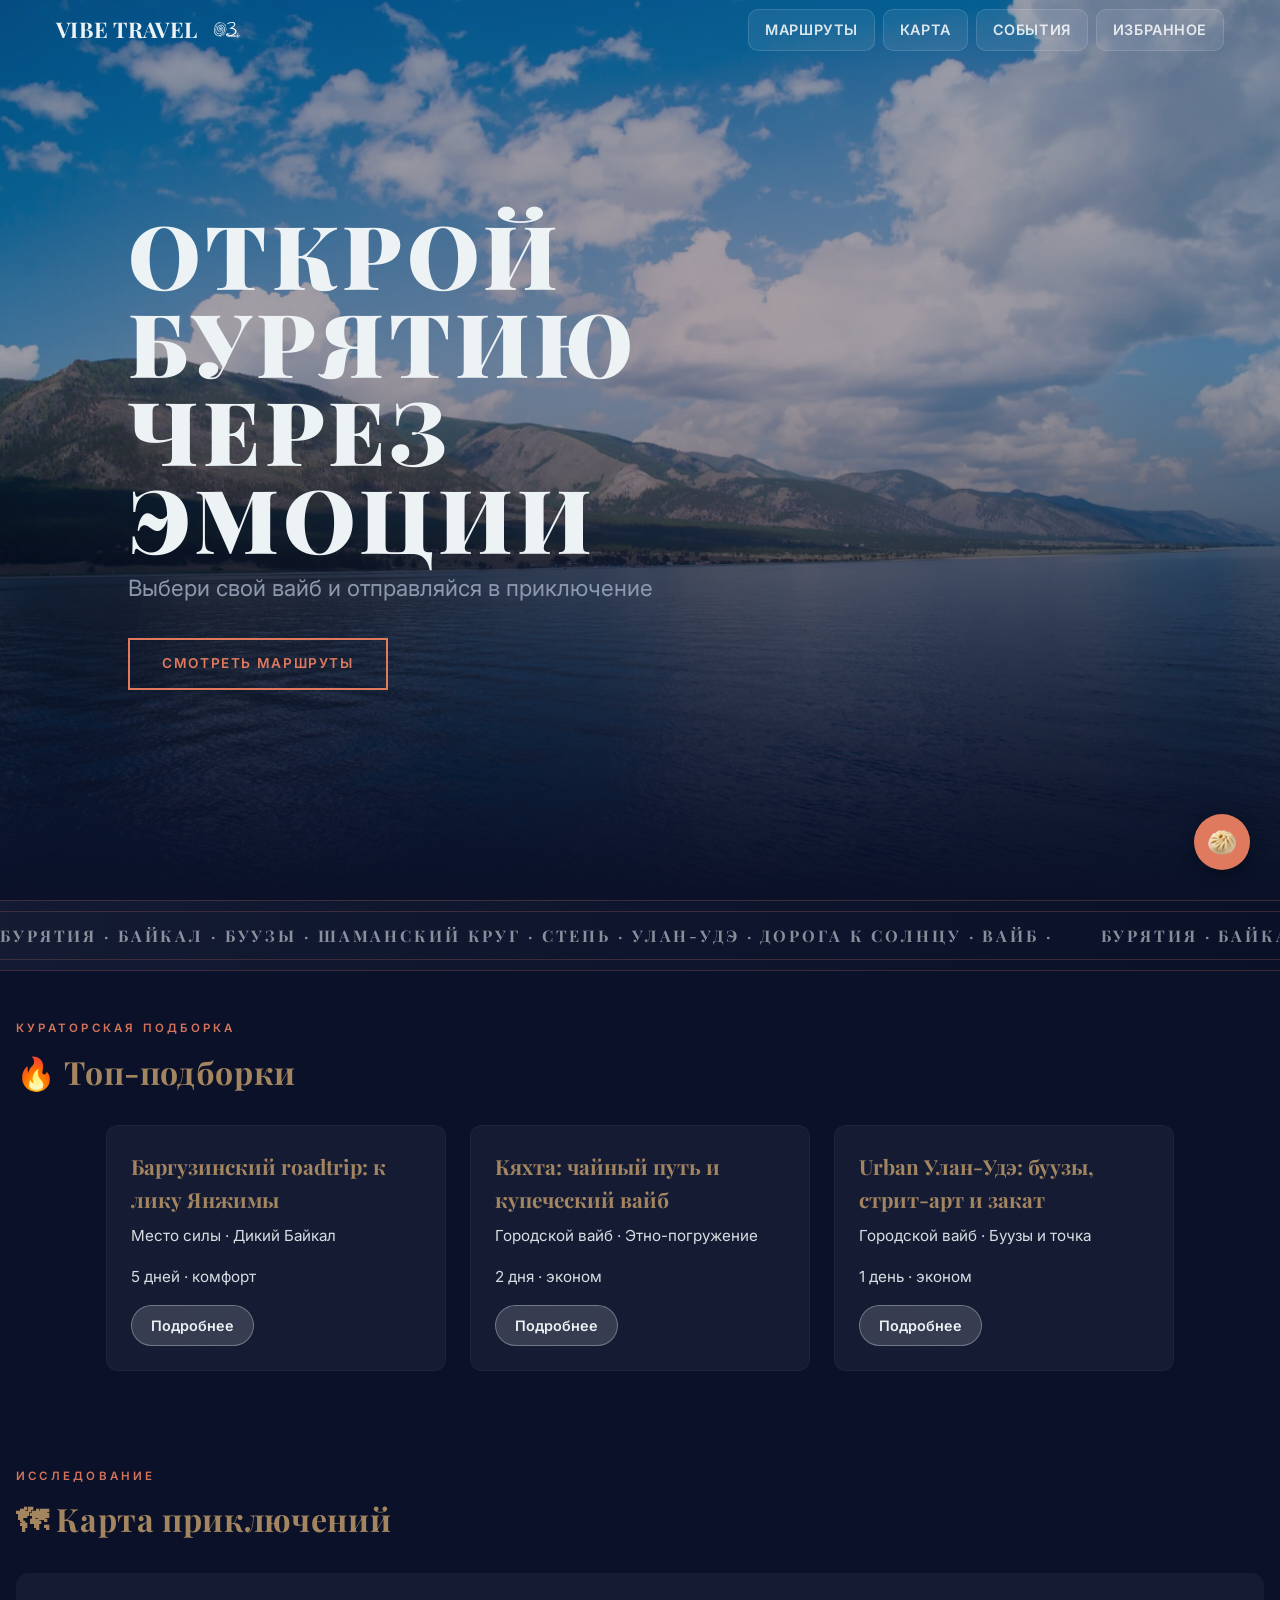
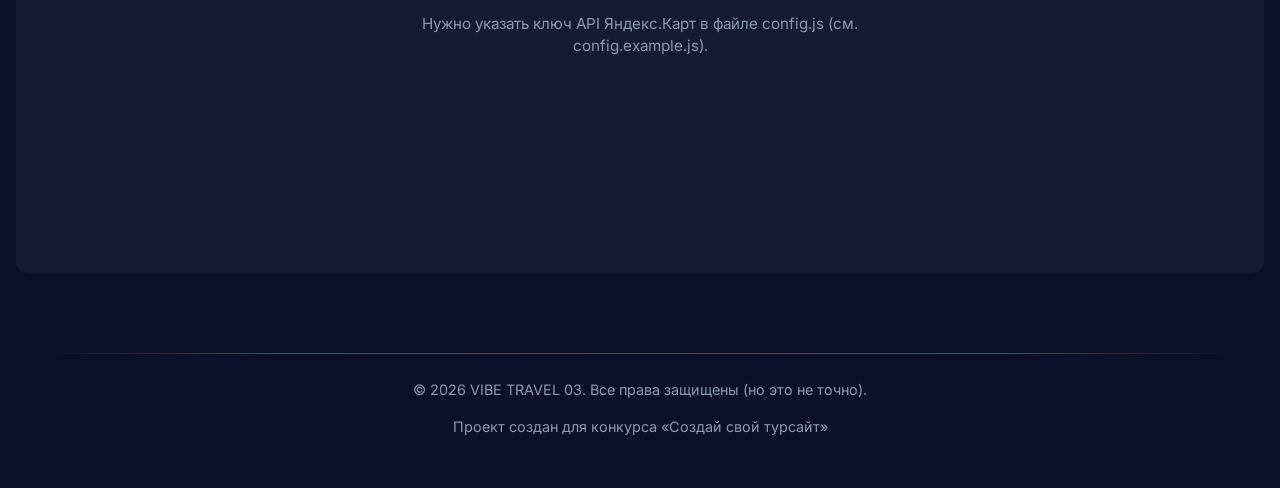
==== commit c536637b: "Динамическая загрузка pdf-export.js (ленивая)" ====
--- a/index.html
+++ b/index.html
@@ -107,11 +107,11 @@
     <script src="src/js/scroll-reveal.js"></script>
     <script src="src/js/session-filters.js"></script>
     <script src="src/js/data-loader.js"></script>
-    <script src="src/js/pdf-export.js"></script>
+    <script src="src/js/pdf-export-loader.js"></script>
     <script src="src/js/easter-egg-buuza.js"></script>
     <script src="src/js/ui-nav.js"></script>
     <script src="src/js/navigation.js"></script>
-    <script src="src/js/map.js"></script>
+    <script src="src/js/map-loader.js"></script>
     <script src="src/js/gallery.js"></script>
     <script src="src/js/render-pages.js"></script>
     <script src="src/js/router.js"></script>
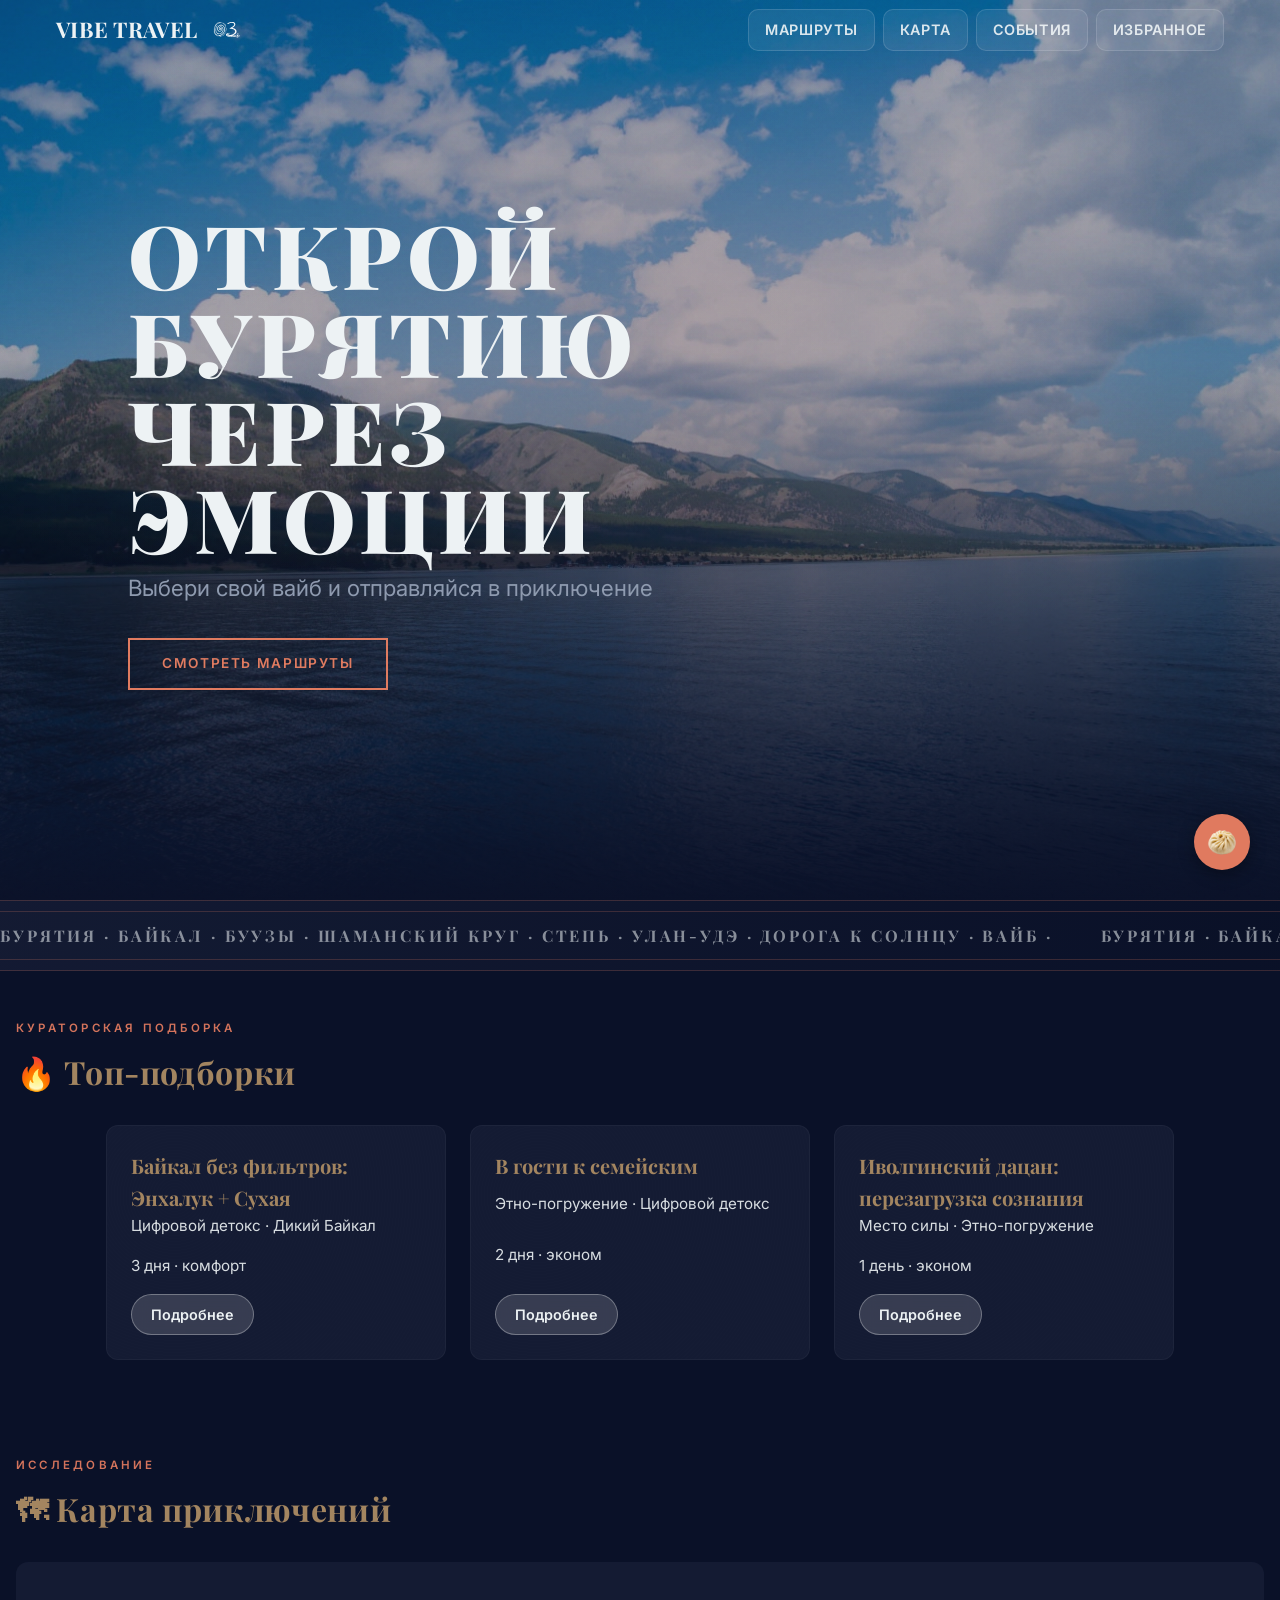
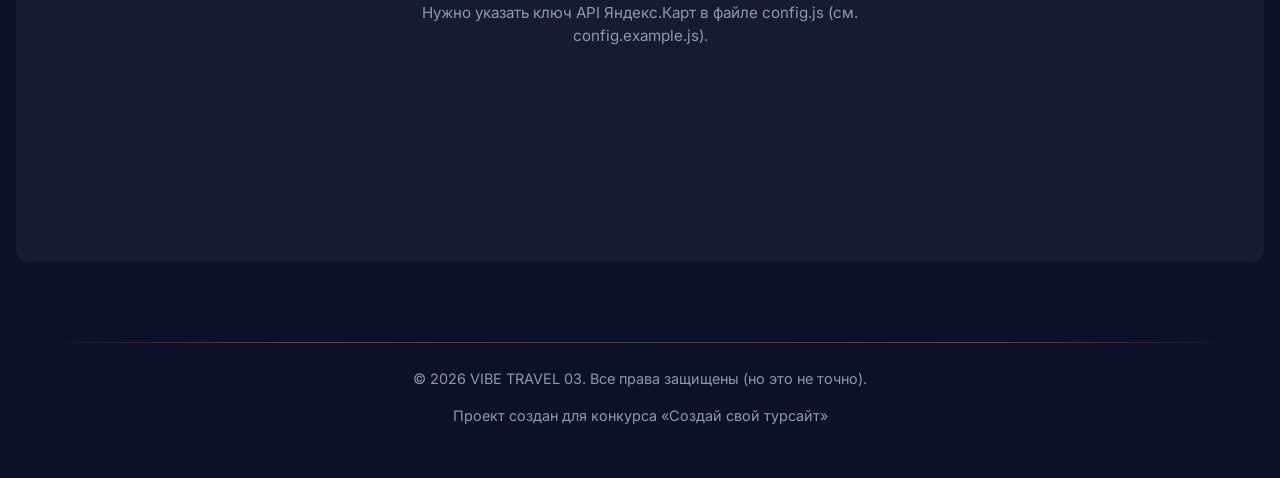
==== commit eb679798: "Кастомные выпадающие списки для фильтров (стилизация + анимация) и Автоматическое закрытие фильтров " ====
--- a/index.html
+++ b/index.html
@@ -116,6 +116,7 @@
     <script src="src/js/render-pages.js"></script>
     <script src="src/js/router.js"></script>
     <script src="src/js/app.js"></script>
+    <script src="src/js/dropdown.js"></script>
     <script>
         if ('serviceWorker' in navigator) {
             navigator.serviceWorker.register('/vibe-travel-03/sw.js').catch(err => {
--- a/src/css/style.css
+++ b/src/css/style.css
@@ -1,1533 +1,7 @@
-/* === VIBE TRAVEL 03 — тёмная кинематографичная тема === */
-
-:root {
-  --color-bg: #0a1128;
-  --color-surface: #141b33;
-  --color-text: #edf2f4;
-  --color-text-muted: #8d99ae;
-  --color-primary: #e07a5f;
-  --color-primary-hover: #c05a42;
-  --color-secondary: #5a7d6c;
-  --color-accent-sand: #a38560;
-  --font-display: "Playfair Display", serif;
-  --font-body: "Inter", sans-serif;
-  --transition: 0.25s ease-in-out;
-  --max-width: 1200px;
-  --border-radius: 12px;
-
-  --ease-out-expo: cubic-bezier(0.22, 1, 0.36, 1);
-  --ease-drawer: cubic-bezier(0.4, 0, 0.2, 1);
-  --reveal-duration: 0.75s;
-  --reveal-shift: 28px;
-}
-
-*,
-*::before,
-*::after {
-  box-sizing: border-box;
-}
-
-:focus-visible {
-  outline: 2px solid var(--color-primary);
-  outline-offset: 3px;
-}
-
-:focus:not(:focus-visible) {
-  outline: none;
-}
-
-.skip-link {
-  position: absolute;
-  left: 0.75rem;
-  top: 0.75rem;
-  z-index: 10002;
-  padding: 0.55rem 1rem;
-  background: var(--color-primary);
-  color: var(--color-text);
-  font-weight: 600;
-  font-size: 0.85rem;
-  text-decoration: none;
-  border-radius: 8px;
-  clip-path: inset(50%);
-  width: 1px;
-  height: 1px;
-  overflow: hidden;
-  white-space: nowrap;
-}
-
-.skip-link:focus {
-  clip-path: none;
-  width: auto;
-  height: auto;
-  overflow: visible;
-}
-
-html {
-  scroll-behavior: smooth;
-  scrollbar-width: thin;
-  scrollbar-color: var(--color-primary) var(--color-bg);
-}
-
-::-webkit-scrollbar {
-  width: 6px;
-}
-
-::-webkit-scrollbar-track {
-  background: var(--color-bg);
-}
-
-::-webkit-scrollbar-thumb {
-  background: var(--color-primary);
-  border-radius: 3px;
-}
-
-body {
-  margin: 0;
-  min-height: 100vh;
-  display: flex;
-  flex-direction: column;
-  background-color: var(--color-bg);
-  color: var(--color-text);
-  font-family: var(--font-body);
-  line-height: 1.6;
-  transition: opacity 0.3s ease;
-  opacity: 1;
-}
-
-body::before {
-  content: "";
-  position: fixed;
-  inset: 0;
-  z-index: -1;
-  opacity: 0.07;
-  background-image:
-    url("../../assets/images/left up.svg"),
-    url("../../assets/images/right up.svg"),
-    url("../../assets/images/left down.svg"),
-    url("../../assets/images/right down.svg");
-  background-position:
-    left top,
-    right top,
-    left bottom,
-    right bottom;
-  background-size: 160px 160px;
-  background-repeat: no-repeat;
-  pointer-events: none;
-  filter: invert(1);
-}
-
-/* Лёгкий film grain — как в кинематографичных портфолио (Muzli / motion + texture) */
-body::after {
-  content: "";
-  position: fixed;
-  inset: 0;
-  z-index: 0;
-  pointer-events: none;
-  opacity: 0.05;
-  background-image: url("data:image/svg+xml,%3Csvg viewBox='0 0 256 256' xmlns='http://www.w3.org/2000/svg'%3E%3Cfilter id='n'%3E%3CfeTurbulence type='fractalNoise' baseFrequency='0.9' numOctaves='4' stitchTiles='stitch'/%3E%3C/filter%3E%3Crect width='100%25' height='100%25' filter='url(%23n)'/%3E%3C/svg%3E");
-  mix-blend-mode: overlay;
-}
-
-body.fade-out {
-  opacity: 0;
-}
-
-/* === Маска перехода между страницами === */
-#transition-mask {
-  position: fixed;
-  inset: 0;
-  z-index: 9998;
-  display: flex;
-  align-items: center;
-  justify-content: center;
-  pointer-events: none;
-  opacity: 0;
-  visibility: hidden;
-  transition:
-    opacity 0.2s ease,
-    visibility 0.2s ease;
-  background-color: rgba(10, 17, 40, 0.92); /* ← добавить: тёмный фон с затемнением */
-  backdrop-filter: blur(4px); /* опционально: лёгкий блюр */
-}
-
-#transition-mask.active {
-  opacity: 1;
-  visibility: visible;
-  pointer-events: auto;
-}
-
-.transition-mask__rays {
-  width: min(200vmax, 200vmax);
-  height: min(200vmax, 200vmax);
-  border-radius: 50%;
-  transform: scale(0);
-  opacity: 0.45;
-  background: repeating-conic-gradient(
-    from 0deg at 50% 50%,
-    var(--color-primary) 0deg 5deg,
-    transparent 5deg 10deg
-  );
-  will-change: transform;
-}
-
-#transition-mask.active .transition-mask__rays {
-  animation: transition-mask-expand 0.48s var(--ease-drawer) forwards;
-}
-
-#transition-mask:not(.active) .transition-mask__rays {
-  transform: scale(0);
-  animation: none;
-}
-
-@keyframes transition-mask-expand {
-  to {
-    transform: scale(1);
-  }
-}
-
-/* === Прелоадер === */
-#preloader {
-  position: fixed;
-  inset: 0;
-  background: var(--color-bg);
-  display: flex;
-  flex-direction: column;
-  justify-content: center;
-  align-items: center;
-  z-index: 9999;
-  transition:
-    opacity 0.5s ease,
-    visibility 0.5s ease;
-}
-
-#preloader.hidden {
-  opacity: 0;
-  visibility: hidden;
-}
-
-.preloader-circle {
-  width: 40px;
-  height: 40px;
-  border: 4px solid var(--color-primary);
-  border-top-color: transparent;
-  border-radius: 50%;
-  animation: spin 0.8s linear infinite;
-  margin-bottom: 1rem;
-}
-
-@keyframes spin {
-  to {
-    transform: rotate(360deg);
-  }
-}
-
-#preloader p {
-  font-family: var(--font-display);
-  font-weight: 700;
-  color: var(--color-primary);
-}
-
-/* === Шапка === */
-.header {
-  background: transparent;
-  position: fixed;
-  top: 0;
-  left: 0;
-  width: 100%;
-  z-index: 100;
-  transition:
-    background 0.3s ease,
-    backdrop-filter 0.3s ease;
-}
-
-.header.scrolled {
-  background: rgba(20, 27, 51, 0.85);
-  backdrop-filter: blur(20px);
-  -webkit-backdrop-filter: blur(20px);
-}
-
-.container {
-  max-width: var(--max-width);
-  margin: 0 auto;
-  padding: 0 1rem;
-}
-
-.header .container {
-  display: flex;
-  justify-content: space-between;
-  align-items: center;
-  height: 60px;
-}
-
-#app {
-  position: relative;
-  z-index: 1;
-  display: flex;
-  flex-direction: column;
-  min-height: 100vh;
-  padding-top: 60px;
-}
-
-#main-content {
-  flex: 1 0 auto;
-}
-
-/* Стили для текстовых ссылок внутри контента */
-#main-content a:not(.btn):not(.nav-link):not(.btn-outline) {
-  color: var(--color-primary);
-  text-decoration: none;
-  transition: color var(--transition);
-}
-
-#main-content a:not(.btn):not(.nav-link):not(.btn-outline):hover {
-  color: var(--color-primary-hover);
-}
-
-#main-content a:not(.btn):not(.nav-link):not(.btn-outline):active {
-  color: #b04a32;
-}
-
-/* Появление контента после смены маршрута */
-.main.page-enter {
-  animation: main-page-in 0.55s var(--ease-out-expo) both;
-}
-
-@keyframes main-page-in {
-  from {
-    opacity: 0;
-    transform: translateY(18px);
-  }
-
-  to {
-    opacity: 1;
-    transform: translateY(0);
-  }
-}
-
-/* Затемнение фона при открытой мобильной навигации */
-.nav-backdrop {
-  display: none;
-  position: fixed;
-  inset: 0;
-  z-index: 97;
-  background: rgba(5, 8, 18, 0.55);
-  opacity: 0;
-  transition: opacity 0.35s var(--ease-out-expo);
-  pointer-events: none;
-}
-
-@media (min-width: 769px) {
-  .nav-backdrop {
-    display: none !important;
-    pointer-events: none !important;
-  }
-}
-
-body.nav-drawer-open {
-  overflow: hidden;
-  touch-action: none;
-}
-
-.logo {
-  display: inline-flex;
-  align-items: center;
-  gap: 0.35rem;
-  font-family: var(--font-display);
-  font-size: 1.35rem;
-  font-weight: 700;
-  color: var(--color-text);
-  text-decoration: none;
-  letter-spacing: 0.02em;
-}
-
-.logo-text {
-  line-height: 1;
-}
-
-.logo-img {
-  height: 1.75rem;
-  width: auto;
-  display: block;
-  flex-shrink: 0;
-  object-fit: contain;
-}
-
-.nav {
-  display: flex;
-  align-items: center;
-}
-
-.nav-list {
-  list-style: none;
-  margin: 0;
-  padding: 0;
-  display: flex;
-  gap: 0.5rem;
-  align-items: center;
-}
-
-.nav-link {
-  display: inline-flex;
-  align-items: center;
-  justify-content: center;
-  text-decoration: none;
-  color: rgba(237, 242, 244, 0.92);
-  font-weight: 600;
-  font-size: 0.9rem;
-  letter-spacing: 0.04em;
-  text-transform: uppercase;
-  padding: 0.5rem 1rem;
-  border-radius: 10px;
-  background: rgba(237, 242, 244, 0.08);
-  border: 1px solid rgba(237, 242, 244, 0.14);
-  transition:
-    color 0.2s ease,
-    background 0.2s ease,
-    border-color 0.2s ease,
-    box-shadow 0.2s ease;
-}
-
-.nav-link:hover {
-  color: var(--color-text);
-  background: rgba(224, 122, 95, 0.22);
-  border-color: rgba(224, 122, 95, 0.55);
-  box-shadow: 0 4px 14px rgba(0, 0, 0, 0.2);
-}
-
-.nav-link.active {
-  color: var(--color-text);
-  background: rgba(224, 122, 95, 0.32);
-  border-color: var(--color-primary);
-  box-shadow: 0 0 0 1px rgba(224, 122, 95, 0.35);
-}
-
-.burger {
-  display: none;
-  flex-direction: column;
-  gap: 5px;
-  justify-content: center;
-  align-items: center;
-  width: 44px;
-  height: 44px;
-  background: rgba(237, 242, 244, 0.08);
-  border: 1px solid rgba(237, 242, 244, 0.18);
-  border-radius: 10px;
-  cursor: pointer;
-  padding: 0;
-  z-index: 101;
-  transition:
-    background 0.2s ease,
-    border-color 0.2s ease,
-    box-shadow 0.2s ease;
-}
-
-.burger:hover {
-  background: rgba(224, 122, 95, 0.18);
-  border-color: rgba(224, 122, 95, 0.45);
-}
-
-.burger span {
-  display: block;
-  width: 25px;
-  height: 2px;
-  background: var(--color-text);
-  transition:
-    transform 0.35s var(--ease-out-expo),
-    opacity 0.25s ease;
-  transform-origin: center;
-}
-
-.burger.is-open span:nth-child(1) {
-  transform: translateY(7px) rotate(45deg);
-}
-
-.burger.is-open span:nth-child(2) {
-  opacity: 0;
-  transform: scaleX(0);
-}
-
-.burger.is-open span:nth-child(3) {
-  transform: translateY(-7px) rotate(-45deg);
-}
-
-/* === Подвал === */
-.footer {
-  position: relative;
-  background: transparent;
-  text-align: center;
-  padding: 2rem 1rem 2.25rem;
-  margin-top: auto;
-  font-size: 0.9rem;
-  color: var(--color-text-muted);
-}
-
-.footer::before {
-  content: "";
-  display: block;
-  max-width: var(--max-width);
-  margin: 0 auto 1.5rem;
-  height: 1px;
-  background: linear-gradient(
-    90deg,
-    transparent,
-    rgba(224, 122, 95, 0.45) 20%,
-    rgba(196, 165, 123, 0.35) 50%,
-    rgba(224, 122, 95, 0.45) 80%,
-    transparent
-  );
-}
-
-/* === Hero === */
-.hero {
-  position: relative;
-  height: 100vh;
-  min-height: 420px;
-  display: flex;
-  align-items: center;
-  background: url("../../assets/images/hero.webp") center/cover no-repeat;
-  background-attachment: fixed;
-  overflow: hidden;
-  margin: -60px 0 0;
-  width: 100%;
-  max-width: 100%;
-}
-
-.hero-overlay {
-  position: absolute;
-  inset: 0;
-  background: linear-gradient(
-    0deg,
-    var(--color-bg) 0%,
-    rgba(10, 17, 40, 0.4) 60%
-  );
-}
-
-/* Слой «света» — ambient motion как на студийных сайтах из подборки */
-.hero-shimmer {
-  position: absolute;
-  inset: -20%;
-  z-index: 0;
-  background: radial-gradient(
-    ellipse 80% 50% at 50% 40%,
-    rgba(224, 122, 95, 0.12) 0%,
-    transparent 55%
-  );
-  animation: hero-shimmer-drift 14s ease-in-out infinite alternate;
-  pointer-events: none;
-}
-
-@keyframes hero-shimmer-drift {
-  0% {
-    transform: translate(-4%, -2%) scale(1);
-    opacity: 0.85;
-  }
-
-  100% {
-    transform: translate(5%, 3%) scale(1.08);
-    opacity: 1;
-  }
-}
-
-.hero-content {
-  position: relative;
-  z-index: 2;
-  max-width: 600px;
-  margin-left: 10%;
-  padding: 1rem 1rem 1rem 0;
-}
-
-.hero-content h1 {
-  font-family: var(--font-display);
-  font-weight: 900;
-  font-size: 5.5rem;
-  line-height: 1;
-  letter-spacing: 0.05em;
-  text-transform: uppercase;
-  margin: 0 0 0.5rem;
-  color: var(--color-text);
-  animation: hero-line-in 0.95s var(--ease-out-expo) 0.12s both;
-}
-
-.hero-content p {
-  font-size: 1.4rem;
-  color: var(--color-text-muted);
-  margin: 0 0 2rem;
-  animation: hero-line-in 0.88s var(--ease-out-expo) 0.3s both;
-}
-
-@keyframes hero-line-in {
-  from {
-    opacity: 0;
-    transform: translateY(32px);
-  }
-
-  to {
-    opacity: 1;
-    transform: translateY(0);
-  }
-}
-
-.btn-outline {
-  display: inline-block;
-  padding: 0.8rem 2rem;
-  border: 2px solid var(--color-primary);
-  border-radius: 0;
-  background: transparent;
-  color: var(--color-primary);
-  font-family: var(--font-body);
-  font-weight: 600;
-  font-size: 0.85rem;
-  letter-spacing: 0.12em;
-  text-transform: uppercase;
-  text-decoration: none;
-  transition:
-    background var(--transition),
-    color var(--transition),
-    border-color var(--transition),
-    transform 0.2s var(--ease-out-expo),
-    box-shadow 0.25s ease;
-  animation: hero-line-in 0.82s var(--ease-out-expo) 0.46s both;
-}
-
-.btn-outline:hover {
-  background: var(--color-primary);
-  color: var(--color-text);
-  border-color: var(--color-primary);
-  transform: translateY(-2px);
-  box-shadow: 0 12px 28px rgba(224, 122, 95, 0.25);
-}
-
-.btn-outline:active {
-  transform: translateY(0);
-}
-
-/* Карта-превью на главной */
-.map-preview {
-  height: 300px;
-  border-radius: var(--border-radius);
-  overflow: hidden;
-  background: var(--color-surface);
-}
-
-.map-full,
-.map-detail {
-  border-radius: var(--border-radius);
-  overflow: hidden;
-  background: var(--color-surface);
-}
-
-.map-full {
-  height: 500px;
-}
-
-.map-detail {
-  height: 350px;
-  margin-top: 1rem;
-}
-
-/* === Секции === */
-.section {
-  padding: 3rem 1rem;
-}
-
-.section h2 {
-  font-family: var(--font-display);
-  font-size: 2rem;
-  font-weight: 700;
-  margin: 0 0 1.5rem;
-  color: var(--color-accent-sand);
-  letter-spacing: 0.02em;
-}
-
-/* Редакционный заголовок секции (студийные портфолио / Muzli) */
-.section-intro {
-  margin-bottom: 1.75rem;
-}
-
-.section-intro h2 {
-  margin-bottom: 0;
-}
-
-.section-eyebrow {
-  font-family: var(--font-body);
-  font-size: 0.72rem;
-  font-weight: 600;
-  letter-spacing: 0.28em;
-  text-transform: uppercase;
-  color: var(--color-primary);
-  margin: 0 0 0.5rem;
-  opacity: 0.95;
-}
-
-/* Kinetic type strip — ритм и motion без тяжёлых библиотек */
-.kinetic-bar {
-  position: relative;
-  width: 100%;
-  max-width: 100%;
-  margin-left: 0;
-  margin-right: 0;
-  overflow: hidden;
-  border-block: 1px solid rgba(224, 122, 95, 0.22);
-  background: linear-gradient(
-    90deg,
-    rgba(20, 27, 51, 0.95),
-    rgba(10, 17, 40, 0.98)
-  );
-  padding: 0.65rem 0;
-}
-
-.kinetic-bar__track {
-  display: flex;
-  width: max-content;
-  animation: kinetic-scroll 40s linear infinite;
-  will-change: transform;
-}
-
-.kinetic-bar__track span {
-  flex-shrink: 0;
-  padding-right: 3rem;
-  font-family: var(--font-display);
-  font-size: clamp(0.85rem, 1.8vw, 1rem);
-  font-weight: 700;
-  letter-spacing: 0.18em;
-  text-transform: uppercase;
-  color: rgba(237, 242, 244, 0.55);
-  white-space: nowrap;
-}
-
-@keyframes kinetic-scroll {
-  0% {
-    transform: translateX(0);
-  }
-
-  100% {
-    transform: translateX(-50%);
-  }
-}
-
-/* Scroll reveal — появление при скролле */
-.reveal {
-  opacity: 0;
-  transform: translate3d(0, var(--reveal-shift), 0);
-  transition:
-    opacity var(--reveal-duration) var(--ease-out-expo),
-    transform var(--reveal-duration) var(--ease-out-expo);
-  will-change: opacity, transform;
-}
-
-.reveal.is-visible {
-  opacity: 1;
-  transform: translate3d(0, 0, 0);
-  will-change: auto;
-}
-
-.card.reveal {
-  transition-delay: 0s;
-}
-
-#routes-grid .card.reveal.is-visible:nth-child(1),
-#home-top-grid .card.reveal.is-visible:nth-child(1) {
-  transition-delay: 0.02s;
-}
-
-#routes-grid .card.reveal.is-visible:nth-child(2),
-#home-top-grid .card.reveal.is-visible:nth-child(2) {
-  transition-delay: 0.08s;
-}
-
-#routes-grid .card.reveal.is-visible:nth-child(3),
-#home-top-grid .card.reveal.is-visible:nth-child(3) {
-  transition-delay: 0.14s;
-}
-
-#routes-grid .card.reveal.is-visible:nth-child(4),
-#home-top-grid .card.reveal.is-visible:nth-child(4) {
-  transition-delay: 0.2s;
-}
-
-#routes-grid .card.reveal.is-visible:nth-child(5),
-#home-top-grid .card.reveal.is-visible:nth-child(5) {
-  transition-delay: 0.26s;
-}
-
-#routes-grid .card.reveal.is-visible:nth-child(6),
-#home-top-grid .card.reveal.is-visible:nth-child(6) {
-  transition-delay: 0.32s;
-}
-
-/* Центрирование топ-подборки на главной */
-#home-top-grid {
-  display: flex;
-  flex-wrap: wrap;
-  justify-content: center;
-  gap: 1.5rem;
-}
-
-#home-top-grid .card {
-  width: 340px;
-  max-width: 100%;
-  flex: 0 0 auto;
-}
-
-.cards-grid.centered .card.reveal.is-visible:nth-child(1) {
-  transition-delay: 0.04s;
-}
-
-.cards-grid.centered .card.reveal.is-visible:nth-child(2) {
-  transition-delay: 0.1s;
-}
-
-.cards-grid.centered .card.reveal.is-visible:nth-child(3) {
-  transition-delay: 0.16s;
-}
-
-.cards-grid.centered .card.reveal.is-visible:nth-child(4) {
-  transition-delay: 0.22s;
-}
-
-.cards-grid.centered .card.reveal.is-visible:nth-child(5) {
-  transition-delay: 0.28s;
-}
-
-.cards-grid.centered .card.reveal.is-visible:nth-child(6) {
-  transition-delay: 0.34s;
-}
-
-.section h3 {
-  font-family: var(--font-display);
-  font-size: 1.25rem;
-  font-weight: 700;
-  color: var(--color-accent-sand);
-  margin: 1.75rem 0 0.65rem;
-}
-
-.section > ul {
-  color: var(--color-text-muted);
-}
-
-.detail-stack {
-  margin-bottom: 0.25rem;
-}
-
-.detail-stack p {
-  margin: 0.35rem 0 0.65rem;
-  color: var(--color-text-muted);
-}
-
-.detail-stack strong {
-  color: var(--color-text);
-}
-
-.section > ul {
-  margin: 0.5rem 0 1rem;
-  padding-left: 1.35rem;
-  max-width: 65ch;
-}
-
-.section > ul li {
-  margin-bottom: 0.4rem;
-}
-
-/* === Сетки карточек === */
-.cards-grid {
-  display: grid;
-  grid-template-columns: repeat(auto-fill, minmax(280px, 1fr));
-  gap: 1.5rem;
-}
-
-.cards-grid.centered {
-  display: flex;
-  flex-wrap: wrap;
-  justify-content: center;
-  gap: 1.5rem;
-}
-
-.cards-grid.centered .card {
-  width: 300px;
-  flex: 0 0 auto;
-}
-
-/* === Карточки === */
-.card {
-  position: relative;
-  background: var(--color-surface);
-  border-radius: var(--border-radius);
-  overflow: hidden;
-  border: 1px solid rgba(237, 242, 244, 0.04);
-  transition:
-    transform 0.38s var(--ease-out-expo),
-    box-shadow 0.38s var(--ease-out-expo),
-    border-color 0.35s ease;
-  display: flex;
-  flex-direction: column;
-  color: var(--color-text);
-}
-
-.card::before {
-  content: "";
-  position: absolute;
-  inset: 0;
-  z-index: 1;
-  pointer-events: none;
-  opacity: 0.12;
-  background-image: repeating-radial-gradient(
-    circle at 20% 30%,
-    rgba(255, 255, 255, 0.09) 0,
-    rgba(255, 255, 255, 0.09) 1px,
-    transparent 1px,
-    transparent 3px
-  );
-  mix-blend-mode: overlay;
-}
-
-.card:hover {
-  transform: translateY(-6px);
-  box-shadow: 0 16px 32px rgba(0, 0, 0, 0.5);
-  border-color: rgba(224, 122, 95, 0.28);
-}
-
-.card-content {
-  position: relative;
-  z-index: 2;
-}
-
-.card-content {
-  padding: 1.5rem;
-  flex-grow: 1;
-  display: flex;
-  flex-direction: column;
-  justify-content: space-between;
-  position: relative;
-  z-index: 2;
-}
-
-.card h3 {
-  font-family: var(--font-display);
-  font-size: 1.3rem;
-  margin: 0 0 0.5rem;
-}
-
-.card p {
-  font-size: 0.95rem;
-  margin: 0 0 1rem;
-  opacity: 0.9;
-}
-
-.btn {
-  display: inline-block;
-  color: var(--color-text);
-  padding: 0.5rem 1.2rem;
-  border-radius: 30px;
-  text-decoration: none;
-  font-weight: 600;
-  font-size: 0.9rem;
-  border: none;
-  cursor: pointer;
-  font-family: inherit;
-  transition:
-    background var(--transition),
-    color var(--transition);
-  align-self: flex-start;
-  backdrop-filter: blur(8px);
-  -webkit-backdrop-filter: blur(8px);
-  background: rgba(255, 255, 255, 0.15);
-  border: 1px solid rgba(255, 255, 255, 0.3);
-}
-
-.btn:hover {
-  background: var(--color-primary-hover);
-  border-color: var(--color-primary);
-  color: #fff;
-}
-
-/* === Фильтры === */
-.filters {
-  display: flex;
-  flex-wrap: wrap;
-  gap: 1rem;
-  margin-bottom: 2rem;
-  align-items: center;
-}
-
-.chip-group {
-  display: flex;
-  flex-wrap: wrap;
-  gap: 0.5rem;
-}
-
-.chip {
-  padding: 0.4rem 1rem;
-  border: 1px solid var(--color-primary);
-  border-radius: 20px;
-  background: var(--color-surface);
-  color: var(--color-text);
-  cursor: pointer;
-  font-weight: 500;
-  transition:
-    background var(--transition),
-    color var(--transition),
-    border-color var(--transition),
-    transform 0.2s var(--ease-out-expo),
-    box-shadow 0.25s ease;
-  font-size: 0.9rem;
-  font-family: inherit;
-}
-
-.chip.active {
-  background: var(--color-primary);
-  color: var(--color-text);
-  border-color: var(--color-primary);
-}
-
-.chip:hover {
-  transform: translateY(-1px);
-  box-shadow: 0 6px 16px rgba(224, 122, 95, 0.2);
-}
-
-.chip:active {
-  transform: scale(0.97);
-}
-
-.chip:focus {
-  outline: none;
-}
-
-.filter-select {
-  appearance: none;
-  -webkit-appearance: none;
-  padding: 0.45rem 2.25rem 0.45rem 1rem;
-  border: 1px solid var(--color-primary);
-  border-radius: 20px;
-  font-family: inherit;
-  font-size: 0.9rem;
-  font-weight: 500;
-  background-color: var(--color-surface);
-  color: var(--color-text);
-  cursor: pointer;
-  background-image: url("data:image/svg+xml,%3Csvg xmlns='http://www.w3.org/2000/svg' width='12' height='12' viewBox='0 0 12 12'%3E%3Cpath fill='%23E07A5F' d='M6 8L1 3h10z'/%3E%3C/svg%3E");
-  background-repeat: no-repeat;
-  background-position: right 0.75rem center;
-  transition: border-color var(--transition);
-}
-
-.filter-select:hover,
-.filter-select:focus {
-  outline: none;
-  border-color: var(--color-primary-hover);
-}
-
-.map-api-message {
-  text-align: center;
-  padding: 2.5rem 1.25rem;
-  margin: 0;
-  color: var(--color-text-muted);
-  font-size: 0.95rem;
-  line-height: 1.5;
-  max-width: 36rem;
-  margin-inline: auto;
-}
-
-.section--error .detail-lead {
-  margin-bottom: 1rem;
-}
-
-.toast-host {
-  position: fixed;
-  bottom: 1.25rem;
-  left: 50%;
-  transform: translateX(-50%);
-  z-index: 10050;
-  display: flex;
-  flex-direction: column;
-  align-items: center;
-  gap: 0.5rem;
-  pointer-events: none;
-}
-
-.toast {
-  pointer-events: auto;
-  max-width: min(92vw, 420px);
-  padding: 0.75rem 1.25rem;
-  background: var(--color-surface);
-  color: var(--color-text);
-  border: 1px solid rgba(224, 122, 95, 0.45);
-  border-radius: var(--border-radius);
-  box-shadow: 0 8px 28px rgba(0, 0, 0, 0.35);
-  font-size: 0.9rem;
-  font-weight: 500;
-  opacity: 0;
-  transform: translateY(12px);
-  transition:
-    opacity 0.3s var(--ease-out-expo),
-    transform 0.3s var(--ease-out-expo);
-  cursor: pointer;
-}
-
-.toast--visible {
-  opacity: 1;
-  transform: translateY(0);
-}
-
-/* === Лайтбокс === */
-.lightbox {
-  position: fixed;
-  inset: 0;
-  z-index: 1000;
-  display: flex;
-  align-items: center;
-  justify-content: center;
-  padding: 2rem;
-  background: rgba(10, 17, 40, 0.98);
-  opacity: 0;
-  visibility: hidden;
-  pointer-events: none;
-  transition:
-    opacity 0.3s var(--ease-out-expo),
-    visibility 0.3s ease;
-}
-
-.lightbox.active {
-  opacity: 1;
-  visibility: visible;
-  pointer-events: auto;
-}
-
-.lightbox-close {
-  position: absolute;
-  top: 24px;
-  right: 28px;
-  width: 36px;
-  height: 36px;
-  cursor: pointer;
-  color: transparent;
-  font-size: 0;
-  background: none;
-  border: none;
-  padding: 0;
-}
-
-.lightbox-close::before,
-.lightbox-close::after {
-  content: "";
-  position: absolute;
-  left: 50%;
-  top: 50%;
-  width: 24px;
-  height: 1px;
-  background: var(--color-primary);
-  transform-origin: center;
-}
-
-.lightbox-close::before {
-  transform: translate(-50%, -50%) rotate(45deg);
-}
-
-.lightbox-close::after {
-  transform: translate(-50%, -50%) rotate(-45deg);
-}
-
-.lightbox-img {
-  max-width: min(92vw, 1200px);
-  max-height: 85vh;
-  width: auto;
-  height: auto;
-  object-fit: contain;
-  border-radius: var(--border-radius);
-  transform: scale(0.92);
-  opacity: 0;
-  transition:
-    transform 0.4s var(--ease-out-expo),
-    opacity 0.3s ease;
-}
-
-.lightbox.active .lightbox-img {
-  transform: scale(1);
-  opacity: 1;
-}
-
-.lightbox-nav {
-  display: none;
-  position: absolute;
-  top: 50%;
-  transform: translateY(-50%);
-  width: 48px;
-  height: 48px;
-  border-radius: 50%;
-  cursor: pointer;
-  background: rgba(20, 27, 51, 0.75);
-  border: 1px solid rgba(237, 242, 244, 0.2);
-  color: var(--color-text);
-  z-index: 2;
-  transition:
-    background 0.2s ease,
-    border-color 0.2s ease;
-}
-
-.lightbox-nav:hover {
-  background: rgba(224, 122, 95, 0.35);
-  border-color: var(--color-primary);
-}
-
-.lightbox--multi .lightbox-nav {
-  display: flex;
-  align-items: center;
-  justify-content: center;
-}
-
-.lightbox-nav--prev {
-  left: max(1rem, calc(50% - min(46vw, 620px)));
-}
-
-.lightbox-nav--next {
-  right: max(1rem, calc(50% - min(46vw, 620px)));
-}
-
-.lightbox-nav--prev::before {
-  content: "";
-  width: 10px;
-  height: 10px;
-  border-left: 2px solid currentColor;
-  border-bottom: 2px solid currentColor;
-  transform: rotate(45deg);
-  margin-left: 4px;
-}
-
-.lightbox-nav--next::before {
-  content: "";
-  width: 10px;
-  height: 10px;
-  border-right: 2px solid currentColor;
-  border-top: 2px solid currentColor;
-  transform: rotate(45deg);
-  margin-right: 4px;
-}
-
-/* === Детальная страница === */
-.detail-actions {
-  display: flex;
-  gap: 1rem;
-  flex-wrap: wrap;
-  margin: 1rem 0;
-}
-
-.detail-lead {
-  font-size: 1.1rem;
-  color: var(--color-text-muted);
-}
-
-.card.event-card img {
-  width: 100%;
-  max-height: 250px;
-  object-fit: contain;
-  background: var(--color-surface);
-  border-radius: 8px 8px 0 0;
-}
-
-#fav-btn {
-  transition: transform 0.2s;
-}
-
-#fav-btn:active {
-  transform: scale(1.05);
-}
-
-.no-results {
-  grid-column: 1 / -1;
-  text-align: center;
-  color: var(--color-text-muted);
-  padding: 2rem;
-  font-size: 1.1rem;
-}
-
-.fav-empty {
-  text-align: center;
-  color: var(--color-text-muted);
-  padding: 2rem;
-  max-width: 520px;
-  margin: 0 auto;
-}
-
-/* === Галерея === */
-.gallery-magazine {
-  display: flex;
-  gap: 1rem;
-  margin: 1.5rem 0;
-  height: 400px;
-}
-
-.magazine-hero {
-  flex: 2;
-}
-
-.magazine-side {
-  flex: 1;
-  display: flex;
-  flex-direction: column;
-  gap: 1rem;
-}
-
-.magazine-hero img,
-.magazine-side img {
-  width: 100%;
-  object-fit: cover;
-  border-radius: 8px;
-  cursor: pointer;
-  transition:
-    transform 0.3s ease,
-    box-shadow 0.3s ease;
-}
-
-.magazine-hero img {
-  height: 100%;
-}
-
-.magazine-side img {
-  height: calc(50% - 0.5rem);
-}
-
-.magazine-side img:only-child {
-  height: 100%;
-}
-
-.magazine-hero img:hover,
-.magazine-side img:hover {
-  transform: scale(1.02);
-  box-shadow: 0 8px 24px rgba(0, 0, 0, 0.4);
-}
-
-/* === FAB буузы === */
-#buuza-fab {
-  position: fixed;
-  bottom: 30px;
-  right: 30px;
-  width: 56px;
-  height: 56px;
-  border-radius: 50%;
-  background: var(--color-primary);
-  border: none;
-  box-shadow: 0 4px 16px rgba(0, 0, 0, 0.35);
-  display: flex;
-  align-items: center;
-  justify-content: center;
-  z-index: 500;
-  transition: transform 0.2s;
-  cursor: pointer;
-}
-
-#buuza-fab:hover {
-  transform: scale(1.08);
-}
-
-#buuza-fab img {
-  width: 32px;
-  height: 32px;
-  object-fit: contain;
-}
-
-.falling-buuza {
-  position: fixed;
-  top: -80px;
-  z-index: 999;
-  width: 50px;
-  height: auto;
-  pointer-events: auto;
-  animation: fall linear forwards;
-  transition: opacity 0.3s ease;
-  cursor: pointer;
-}
-
-@keyframes fall {
-  to {
-    top: calc(100vh - 60px);
-    transform: rotate(360deg);
-  }
-}
-
-/* === Планшет 768 === */
-@media (max-width: 768px) {
-  .hero {
-    background-attachment: scroll;
-  }
-
-  .hero-content h1 {
-    font-size: 3.5rem;
-  }
-
-  .hero-content p {
-    font-size: 1.15rem;
-  }
-
-  .cards-grid:not(.centered) {
-    grid-template-columns: repeat(2, 1fr);
-  }
-
-  .burger {
-    display: flex;
-  }
-
-  .nav-list {
-    position: fixed;
-    top: 0;
-    right: 0;
-    width: min(400px, 88vw);
-    min-height: 100vh;
-    height: 100dvh;
-    background: var(--color-surface);
-    flex-direction: column;
-    justify-content: center;
-    align-items: flex-start;
-    padding: 3rem;
-    gap: 2rem;
-    box-shadow: -8px 0 24px rgba(0, 0, 0, 0.3);
-    transform: translateX(100%);
-    transition: transform 0.42s var(--ease-drawer);
-    z-index: 99;
-  }
-
-  .nav-list.active {
-    transform: translateX(0);
-  }
-
-  .nav-list li {
-    width: 100%;
-    opacity: 0;
-    transform: translateX(20px);
-    transition:
-      opacity 0.3s ease,
-      transform 0.3s ease;
-  }
-
-  .nav-list li.appear {
-    opacity: 1;
-    transform: translateX(0);
-  }
-
-  .nav-list .nav-link {
-    width: 100%;
-    justify-content: flex-start;
-    padding: 0.75rem 1.1rem;
-    font-size: 0.82rem;
-  }
-
-  .gallery-magazine {
-    flex-direction: column;
-    height: auto;
-  }
-
-  .magazine-hero img {
-    height: 240px;
-  }
-
-  .magazine-side img {
-    height: 180px;
-  }
-
-  .magazine-side img:only-child {
-    height: 240px;
-  }
-
-  #home-top-grid .card {
-    width: calc(100% - 2rem);
-    max-width: 400px;
-  }
-}
-
-/* === Мобильный 375 === */
-@media (max-width: 375px) {
-  .hero {
-    height: 60vh;
-    min-height: 280px;
-  }
-
-  .hero-content {
-    margin-left: 5%;
-  }
-
-  .hero-content h1 {
-    font-size: 2.4rem;
-  }
-
-  .hero-content p {
-    font-size: 1rem;
-  }
-
-  .nav-list {
-    width: 100%;
-    max-width: none;
-    padding: 4rem 1.5rem;
-  }
-
-  .cards-grid,
-  .cards-grid:not(.centered) {
-    grid-template-columns: 1fr;
-  }
-
-  .cards-grid.centered .card {
-    width: 100%;
-    max-width: 100%;
-  }
-
-  .section {
-    padding: 2rem 1rem;
-  }
-}
-
-/* === Уважение к prefers-reduced-motion === */
-@media (prefers-reduced-motion: reduce) {
-  html {
-    scroll-behavior: auto;
-  }
-
-  *,
-  *::before,
-  *::after {
-    animation-duration: 0.01ms !important;
-    animation-iteration-count: 1 !important;
-    transition-duration: 0.01ms !important;
-  }
-
-  .main.page-enter {
-    animation: none;
-    opacity: 1;
-    transform: none;
-  }
-
-  .hero-content h1,
-  .hero-content p,
-  .hero-content .btn-outline {
-    animation: none;
-    opacity: 1;
-    transform: none;
-  }
-
-  #transition-mask.active .transition-mask__rays {
-    animation: none;
-    transform: scale(1);
-  }
-
-  .lightbox-img {
-    transition: none;
-    transform: none;
-    opacity: 1;
-  }
-
-  .card:hover {
-    transform: none;
-  }
-
-  .kinetic-bar__track {
-    animation: none;
-    transform: none;
-  }
-
-  .hero-shimmer {
-    animation: none;
-    opacity: 0.5;
-  }
-
-  .reveal {
-    opacity: 1 !important;
-    transform: none !important;
-    transition: none !important;
-  }
-}
+/* === VIBE TRAVEL 03 – главный CSS-файл === */
+@import url('variables.css');
+@import url('base.css');
+@import url('animations.css');
+@import url('components.css');
+@import url('layout.css');
+@import url('responsive.css');
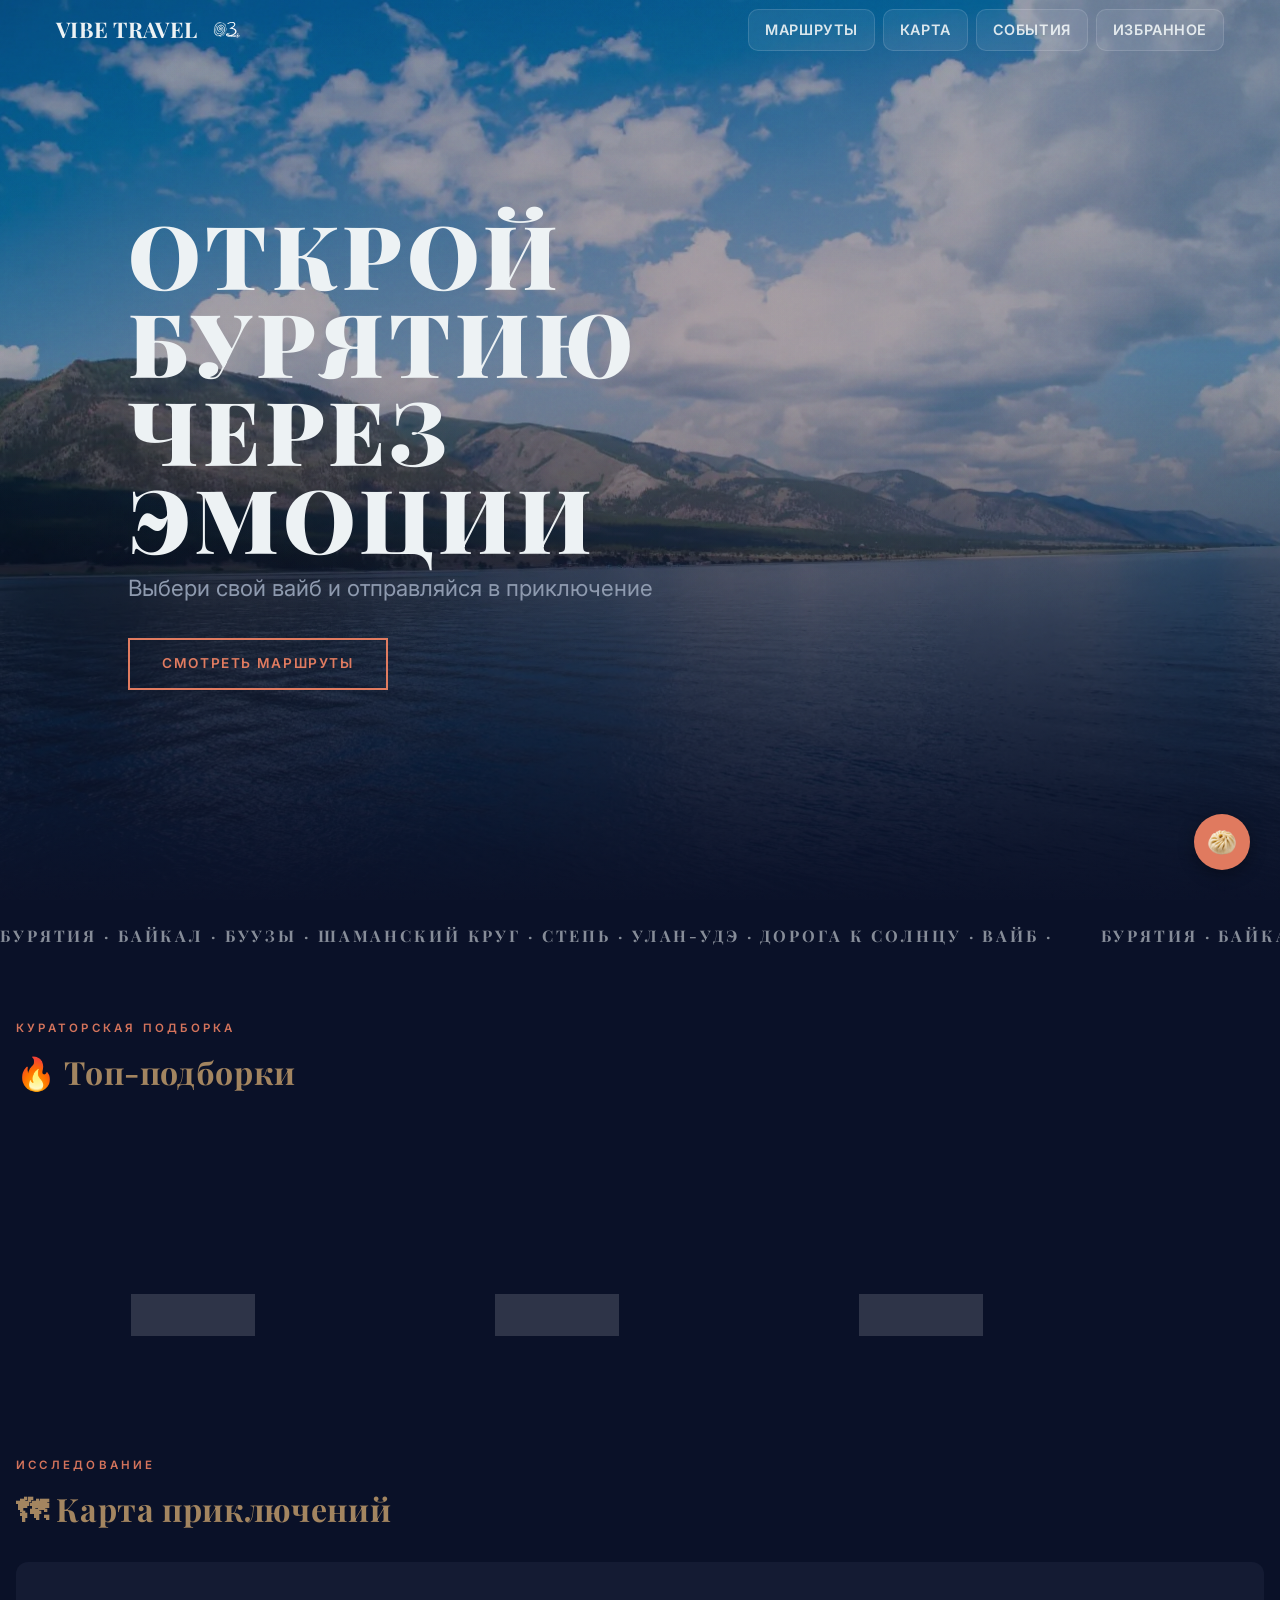
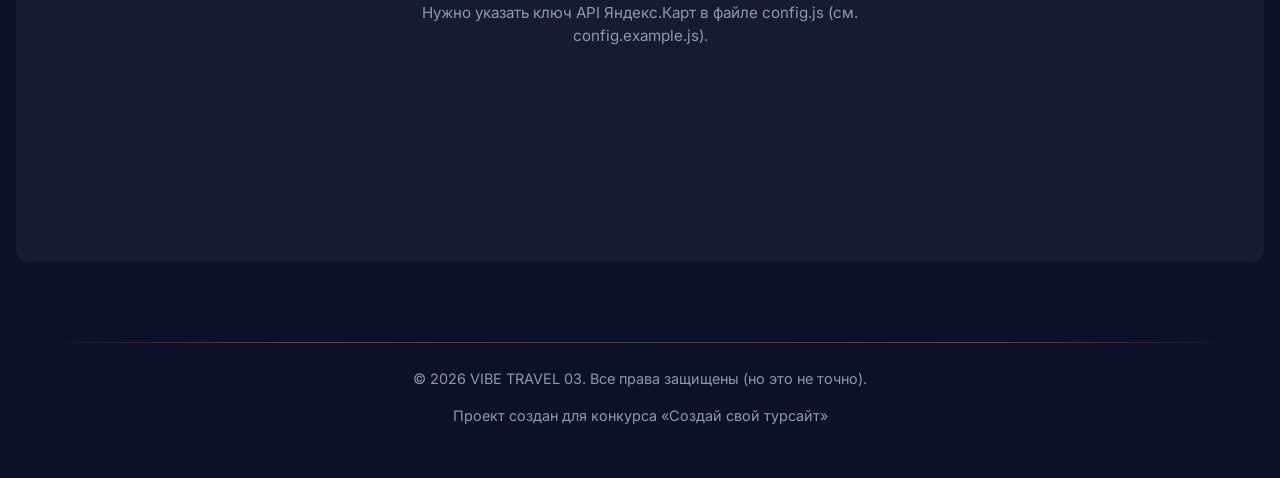
==== commit 336bf271: "Встроен критический CSS, асинхронная загрузка остальных стилей, сжал фото hero." ====
--- a/index.html
+++ b/index.html
@@ -26,7 +26,7 @@
     <meta name="twitter:description" content="Эмоциональный гид по Бурятии">
     <meta name="twitter:image" content="https://pumalk.github.io/vibe-travel-03/assets/images/logo_white.svg">
 
-    <link rel="preload" as="image" href="assets/images/hero.webp">
+    <link rel="preload" as="image" href="assets/images/hero.webp" fetchpriority="high">
     <link rel="preconnect" href="https://fonts.googleapis.com">
     <link rel="preconnect" href="https://fonts.gstatic.com" crossorigin>
     <!-- Асинхронная загрузка шрифтов без блокировки рендеринга -->
@@ -41,13 +41,236 @@
     <link rel="icon"
         href="data:image/svg+xml,<svg xmlns='http://www.w3.org/2000/svg' viewBox='0 0 100 100'><circle cx='50' cy='50' r='48' fill='none' stroke='%23E07A5F' stroke-width='4'/><line x1='50' y1='2' x2='50' y2='98' stroke='%23E07A5F' stroke-width='4'/><line x1='2' y1='50' x2='98' y2='50' stroke='%23E07A5F' stroke-width='4'/><circle cx='50' cy='50' r='10' fill='%23E07A5F'/></svg>"
         type="image/svg+xml">
-    <link rel="stylesheet" href="src/css/style.css">
+    <link rel="preload" as="style" href="src/css/style.css" onload="this.onload=null;this.rel='stylesheet'">
+    <noscript>
+        <link rel="stylesheet" href="src/css/style.css">
+    </noscript>
     <link rel="icon" type="image/png" href="assets/favicon/favicon-96x96.png" sizes="96x96" />
     <link rel="icon" type="image/svg+xml" href="assets/favicon/favicon.svg" />
     <link rel="shortcut icon" href="assets/favicon/favicon.ico" />
     <link rel="apple-touch-icon" sizes="180x180" href="assets/favicon/apple-touch-icon.png" />
     <meta name="apple-mobile-web-app-title" content="VIBE TRAVEL 03" />
     <link rel="manifest" href="assets/favicon/site.webmanifest" />
+
+    <style>
+        /* === КРИТИЧЕСКИЙ CSS === */
+        :root {
+            --color-bg: #0a1128;
+            --color-surface: #141b33;
+            --color-text: #edf2f4;
+            --color-text-muted: #8d99ae;
+            --color-primary: #e07a5f;
+            --color-primary-hover: #c05a42;
+            --color-secondary: #5a7d6c;
+            --color-accent-sand: #a38560;
+            --font-display: "Playfair Display", serif;
+            --font-body: "Inter", sans-serif;
+            --transition: 0.25s ease-in-out;
+            --max-width: 1200px;
+            --border-radius: 12px;
+            --ease-out-expo: cubic-bezier(0.22, 1, 0.36, 1);
+            --ease-drawer: cubic-bezier(0.4, 0, 0.2, 1);
+            --reveal-duration: 0.75s;
+            --reveal-shift: 28px
+        }
+
+        *,
+        *::before,
+        *::after {
+            box-sizing: border-box
+        }
+
+        :focus-visible {
+            outline: 2px solid var(--color-primary);
+            outline-offset: 3px
+        }
+
+        :focus:not(:focus-visible) {
+            outline: none
+        }
+
+        html {
+            scroll-behavior: smooth;
+            scrollbar-width: thin;
+            scrollbar-color: var(--color-primary) var(--color-bg)
+        }
+
+        body {
+            margin: 0;
+            min-height: 100vh;
+            display: flex;
+            flex-direction: column;
+            background-color: var(--color-bg);
+            color: var(--color-text);
+            font-family: var(--font-body);
+            line-height: 1.6;
+            transition: opacity 0.3s ease;
+            opacity: 1
+        }
+
+        body::before {
+            content: "";
+            position: fixed;
+            inset: 0;
+            z-index: -1;
+            opacity: 0.07;
+            background-image: url("assets/images/left up.svg"), url("assets/images/right up.svg"), url("assets/images/left down.svg"), url("assets/images/right down.svg");
+            background-position: left top, right top, left bottom, right bottom;
+            background-size: 160px 160px;
+            background-repeat: no-repeat;
+            pointer-events: none;
+            filter: invert(1)
+        }
+
+        body::after {
+            content: "";
+            position: fixed;
+            inset: 0;
+            z-index: 0;
+            pointer-events: none;
+            opacity: 0.05;
+            background-image: url("data:image/svg+xml,%3Csvg viewBox='0 0 256 256' xmlns='http://www.w3.org/2000/svg'%3E%3Cfilter id='n'%3E%3CfeTurbulence type='fractalNoise' baseFrequency='0.9' numOctaves='4' stitchTiles='stitch'/%3E%3C/filter%3E%3Crect width='100%25' height='100%25' filter='url(%23n)'/%3E%3C/svg%3E");
+            mix-blend-mode: overlay
+        }
+
+        .header {
+            background: transparent;
+            position: fixed;
+            top: 0;
+            left: 0;
+            width: 100%;
+            z-index: 100;
+            transition: background 0.3s ease, backdrop-filter 0.3s ease
+        }
+
+        .container {
+            max-width: var(--max-width);
+            margin: 0 auto;
+            padding: 0 1rem
+        }
+
+        .header .container {
+            display: flex;
+            justify-content: space-between;
+            align-items: center;
+            height: 60px
+        }
+
+        #app {
+            display: flex;
+            flex-direction: column;
+            min-height: 100vh;
+            padding-top: 60px
+        }
+
+        #main-content {
+            flex: 1 0 auto
+        }
+
+        .logo {
+            display: inline-flex;
+            align-items: center;
+            gap: 0.35rem;
+            font-family: var(--font-display);
+            font-size: 1.35rem;
+            font-weight: 700;
+            color: var(--color-text);
+            text-decoration: none;
+            letter-spacing: 0.02em
+        }
+
+        .logo-img {
+            height: 1.75rem;
+            width: auto;
+            display: block;
+            flex-shrink: 0;
+            object-fit: contain
+        }
+
+        .hero {
+            position: relative;
+            height: 100vh;
+            min-height: 420px;
+            display: flex;
+            align-items: center;
+            background: url("assets/images/hero.webp") center/cover no-repeat;
+            background-attachment: fixed;
+            overflow: hidden;
+            margin: -60px 0 0;
+            width: 100%;
+            max-width: 100%
+        }
+
+        .hero-overlay {
+            position: absolute;
+            inset: 0;
+            background: linear-gradient(0deg, var(--color-bg) 0%, rgba(10, 17, 40, 0.4) 60%)
+        }
+
+        .hero-content {
+            position: relative;
+            z-index: 2;
+            max-width: 600px;
+            margin-left: 10%;
+            padding: 1rem 1rem 1rem 0
+        }
+
+        .hero-content h1 {
+            font-family: var(--font-display);
+            font-weight: 900;
+            font-size: 5.5rem;
+            line-height: 1;
+            letter-spacing: 0.05em;
+            text-transform: uppercase;
+            margin: 0 0 0.5rem;
+            color: var(--color-text)
+        }
+
+        .hero-content p {
+            font-size: 1.4rem;
+            color: var(--color-text-muted);
+            margin: 0 0 2rem
+        }
+
+        .btn-outline {
+            display: inline-block;
+            padding: 0.8rem 2rem;
+            border: 2px solid var(--color-primary);
+            border-radius: 0;
+            background: transparent;
+            color: var(--color-primary);
+            font-family: var(--font-body);
+            font-weight: 600;
+            font-size: 0.85rem;
+            letter-spacing: 0.12em;
+            text-transform: uppercase;
+            text-decoration: none;
+            transition: background var(--transition), color var(--transition), border-color var(--transition), transform 0.2s var(--ease-out-expo), box-shadow 0.25s ease
+        }
+
+        body.fade-out {
+            opacity: 0
+        }
+
+        .section-intro {
+            margin-bottom: 1.75rem
+        }
+
+        .section-intro h2 {
+            margin-bottom: 0
+        }
+
+        .section-eyebrow {
+            font-family: var(--font-body);
+            font-size: 0.72rem;
+            font-weight: 600;
+            letter-spacing: 0.28em;
+            text-transform: uppercase;
+            color: var(--color-primary);
+            margin: 0 0 0.5rem;
+            opacity: 0.95
+        }
+    </style>
 </head>
 
 <body>
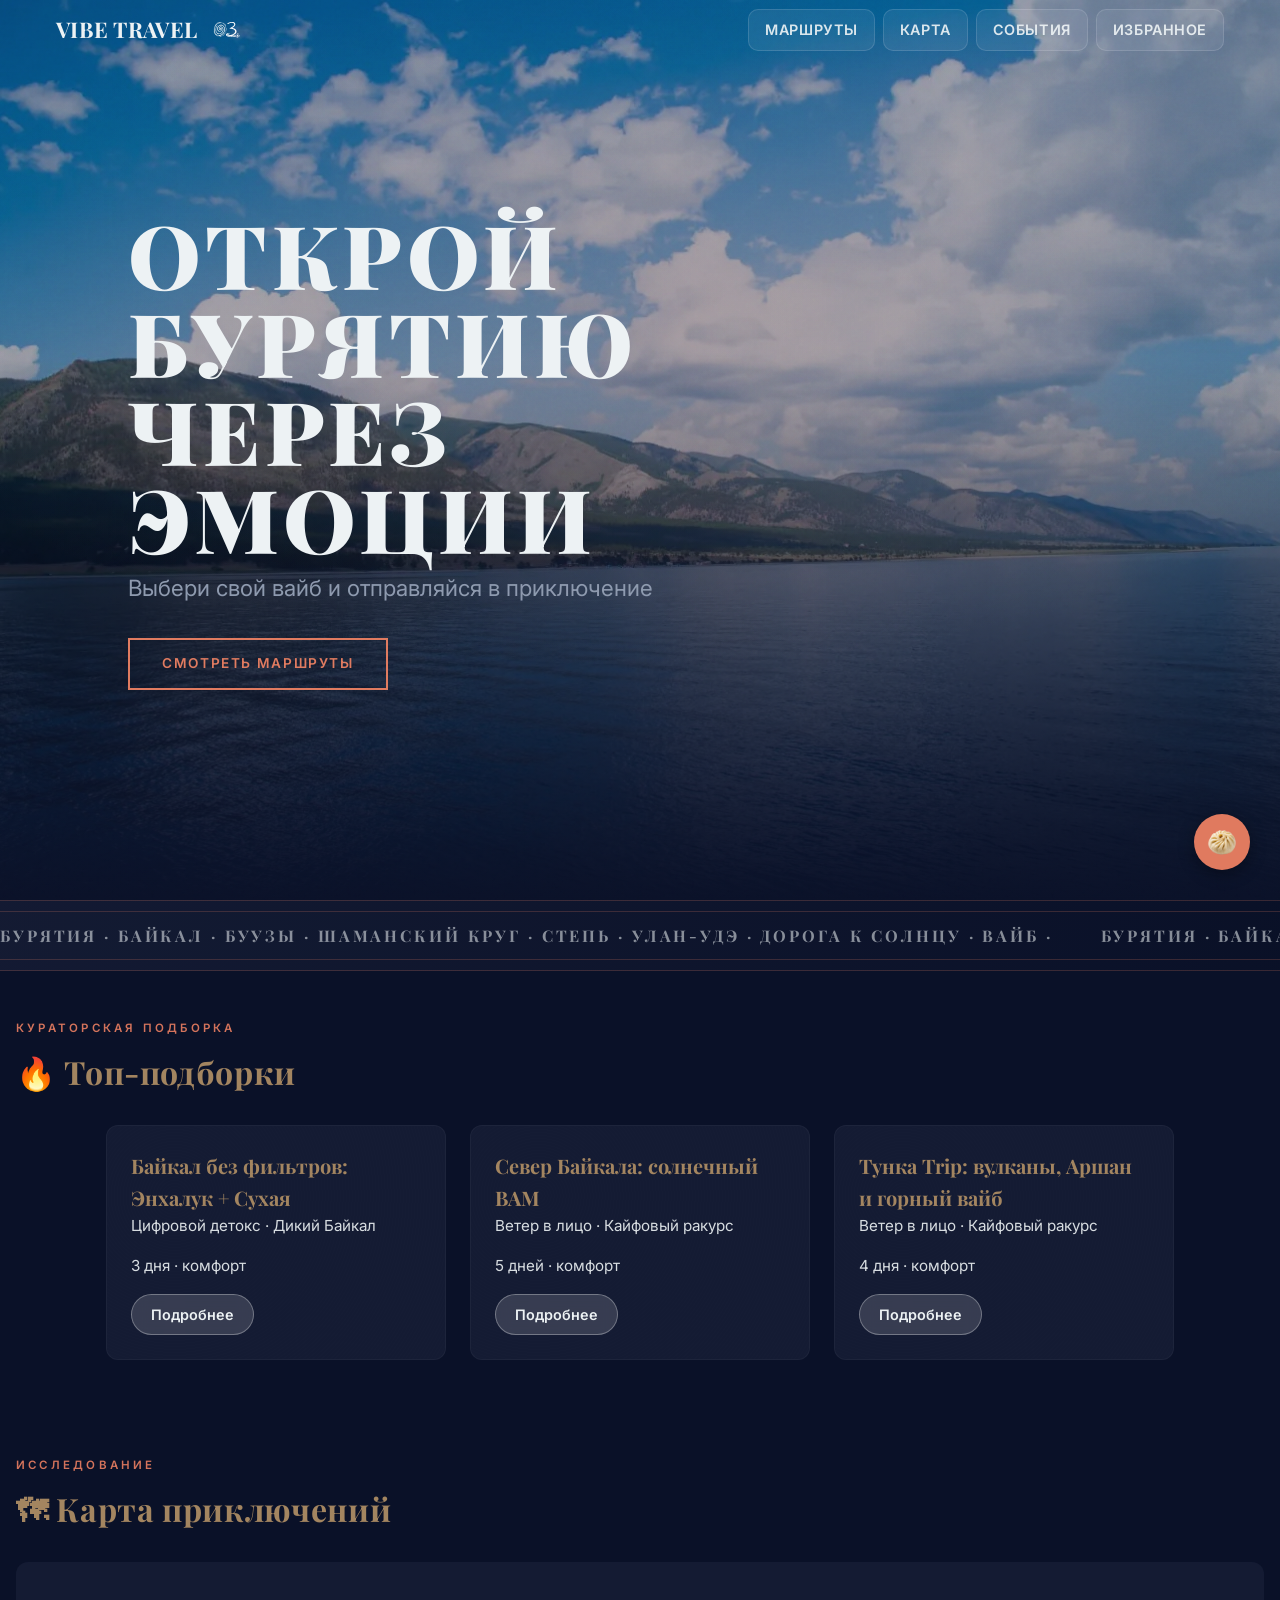
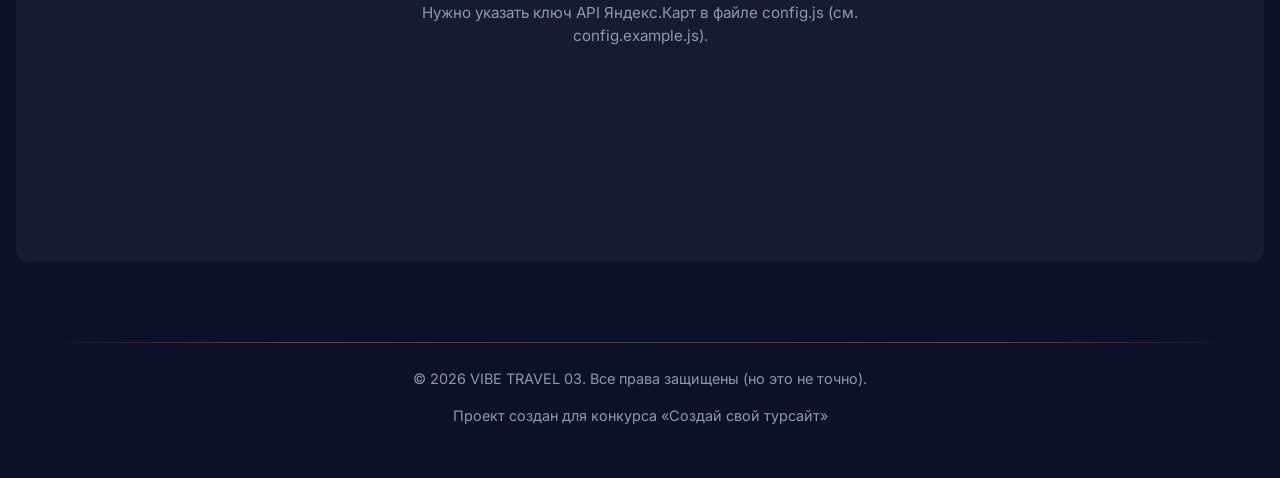
==== commit 0ea70738: "правки для lighthouse" ====
--- a/index.html
+++ b/index.html
@@ -232,6 +232,13 @@
             margin: 0 0 2rem
         }
 
+        .hero-content h1,
+        .hero-content p {
+            animation: none !important;
+            opacity: 1 !important;
+            transform: none !important;
+        }
+
         .btn-outline {
             display: inline-block;
             padding: 0.8rem 2rem;
@@ -269,6 +276,50 @@
             color: var(--color-primary);
             margin: 0 0 0.5rem;
             opacity: 0.95
+        }
+
+        /* Прелоадер — чтобы не вызывать CLS */
+        #preloader {
+            position: fixed;
+            inset: 0;
+            background: var(--color-bg);
+            display: flex;
+            flex-direction: column;
+            justify-content: center;
+            align-items: center;
+            z-index: 9999;
+            transition: opacity 0.5s ease, visibility 0.5s ease;
+        }
+
+        #preloader.hidden {
+            opacity: 0;
+            visibility: hidden;
+        }
+
+        .preloader-circle {
+            width: 40px;
+            height: 40px;
+            border: 4px solid var(--color-primary);
+            border-top-color: transparent;
+            border-radius: 50%;
+            animation: spin 0.8s linear infinite;
+            margin-bottom: 1rem;
+        }
+
+        @keyframes spin {
+            to {
+                transform: rotate(360deg);
+            }
+        }
+
+        #preloader p {
+            font-family: var(--font-display);
+            font-weight: 700;
+            color: var(--color-primary);
+        }
+
+        img {
+            aspect-ratio: attr(width) / attr(height);
         }
     </style>
 </head>
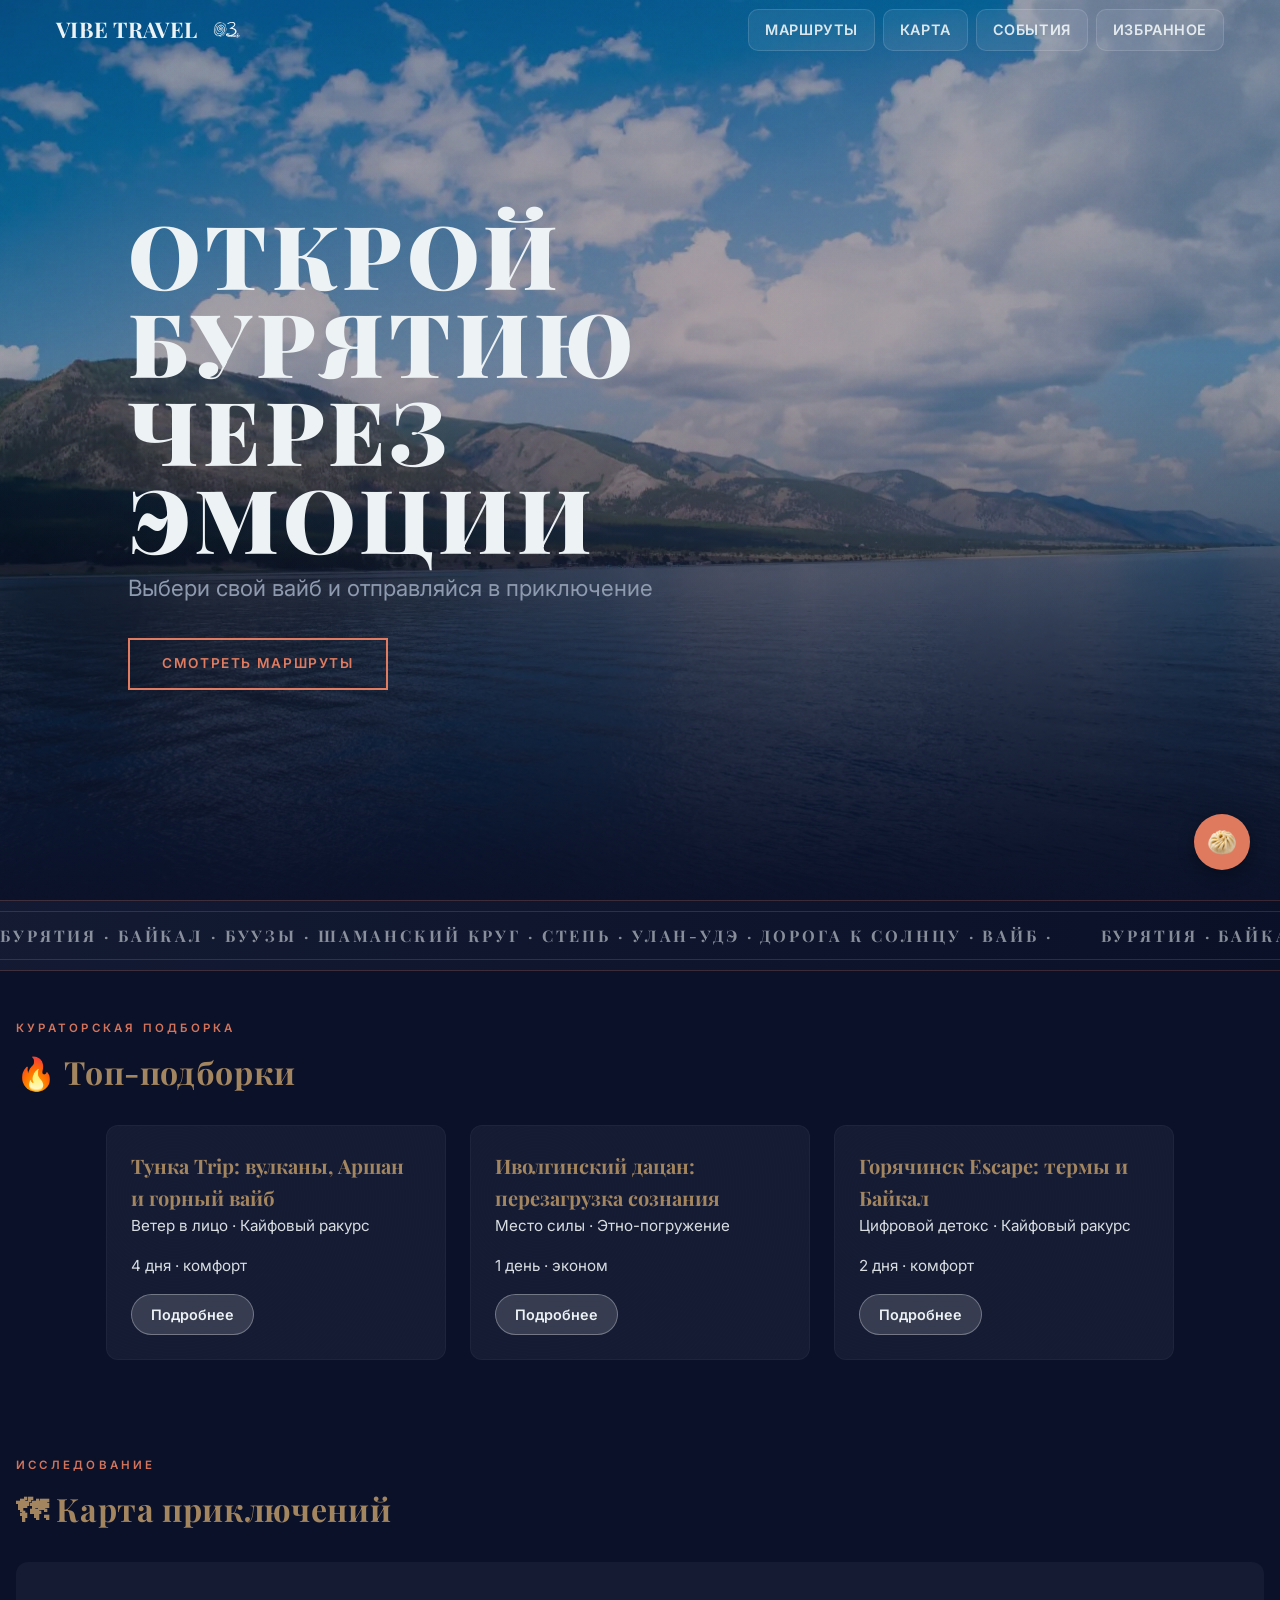
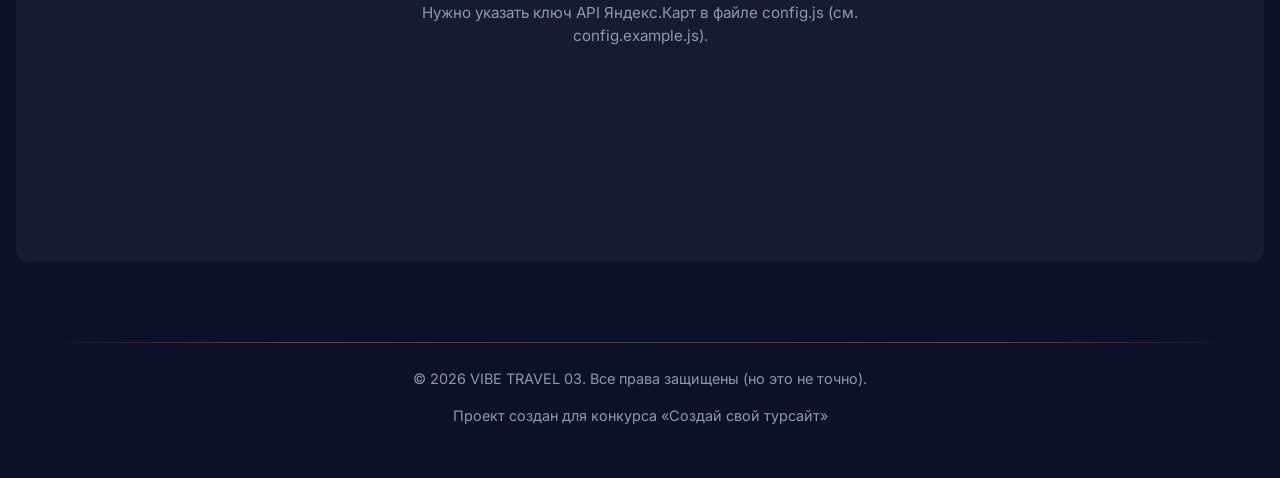
==== commit 5c3be0c2: "убрал критические css и еще что то" ====
--- a/index.html
+++ b/index.html
@@ -26,7 +26,7 @@
     <meta name="twitter:description" content="Эмоциональный гид по Бурятии">
     <meta name="twitter:image" content="https://pumalk.github.io/vibe-travel-03/assets/images/logo_white.svg">
 
-    <link rel="preload" as="image" href="assets/images/hero.webp" fetchpriority="high">
+    <link rel="preload" as="image" href="assets/images/hero.webp">
     <link rel="preconnect" href="https://fonts.googleapis.com">
     <link rel="preconnect" href="https://fonts.gstatic.com" crossorigin>
     <!-- Асинхронная загрузка шрифтов без блокировки рендеринга -->
@@ -41,287 +41,13 @@
     <link rel="icon"
         href="data:image/svg+xml,<svg xmlns='http://www.w3.org/2000/svg' viewBox='0 0 100 100'><circle cx='50' cy='50' r='48' fill='none' stroke='%23E07A5F' stroke-width='4'/><line x1='50' y1='2' x2='50' y2='98' stroke='%23E07A5F' stroke-width='4'/><line x1='2' y1='50' x2='98' y2='50' stroke='%23E07A5F' stroke-width='4'/><circle cx='50' cy='50' r='10' fill='%23E07A5F'/></svg>"
         type="image/svg+xml">
-    <link rel="preload" as="style" href="src/css/style.css" onload="this.onload=null;this.rel='stylesheet'">
-    <noscript>
-        <link rel="stylesheet" href="src/css/style.css">
-    </noscript>
+    <link rel="stylesheet" href="src/css/style.css">
     <link rel="icon" type="image/png" href="assets/favicon/favicon-96x96.png" sizes="96x96" />
     <link rel="icon" type="image/svg+xml" href="assets/favicon/favicon.svg" />
     <link rel="shortcut icon" href="assets/favicon/favicon.ico" />
     <link rel="apple-touch-icon" sizes="180x180" href="assets/favicon/apple-touch-icon.png" />
     <meta name="apple-mobile-web-app-title" content="VIBE TRAVEL 03" />
     <link rel="manifest" href="assets/favicon/site.webmanifest" />
-
-    <style>
-        /* === КРИТИЧЕСКИЙ CSS === */
-        :root {
-            --color-bg: #0a1128;
-            --color-surface: #141b33;
-            --color-text: #edf2f4;
-            --color-text-muted: #8d99ae;
-            --color-primary: #e07a5f;
-            --color-primary-hover: #c05a42;
-            --color-secondary: #5a7d6c;
-            --color-accent-sand: #a38560;
-            --font-display: "Playfair Display", serif;
-            --font-body: "Inter", sans-serif;
-            --transition: 0.25s ease-in-out;
-            --max-width: 1200px;
-            --border-radius: 12px;
-            --ease-out-expo: cubic-bezier(0.22, 1, 0.36, 1);
-            --ease-drawer: cubic-bezier(0.4, 0, 0.2, 1);
-            --reveal-duration: 0.75s;
-            --reveal-shift: 28px
-        }
-
-        *,
-        *::before,
-        *::after {
-            box-sizing: border-box
-        }
-
-        :focus-visible {
-            outline: 2px solid var(--color-primary);
-            outline-offset: 3px
-        }
-
-        :focus:not(:focus-visible) {
-            outline: none
-        }
-
-        html {
-            scroll-behavior: smooth;
-            scrollbar-width: thin;
-            scrollbar-color: var(--color-primary) var(--color-bg)
-        }
-
-        body {
-            margin: 0;
-            min-height: 100vh;
-            display: flex;
-            flex-direction: column;
-            background-color: var(--color-bg);
-            color: var(--color-text);
-            font-family: var(--font-body);
-            line-height: 1.6;
-            transition: opacity 0.3s ease;
-            opacity: 1
-        }
-
-        body::before {
-            content: "";
-            position: fixed;
-            inset: 0;
-            z-index: -1;
-            opacity: 0.07;
-            background-image: url("assets/images/left up.svg"), url("assets/images/right up.svg"), url("assets/images/left down.svg"), url("assets/images/right down.svg");
-            background-position: left top, right top, left bottom, right bottom;
-            background-size: 160px 160px;
-            background-repeat: no-repeat;
-            pointer-events: none;
-            filter: invert(1)
-        }
-
-        body::after {
-            content: "";
-            position: fixed;
-            inset: 0;
-            z-index: 0;
-            pointer-events: none;
-            opacity: 0.05;
-            background-image: url("data:image/svg+xml,%3Csvg viewBox='0 0 256 256' xmlns='http://www.w3.org/2000/svg'%3E%3Cfilter id='n'%3E%3CfeTurbulence type='fractalNoise' baseFrequency='0.9' numOctaves='4' stitchTiles='stitch'/%3E%3C/filter%3E%3Crect width='100%25' height='100%25' filter='url(%23n)'/%3E%3C/svg%3E");
-            mix-blend-mode: overlay
-        }
-
-        .header {
-            background: transparent;
-            position: fixed;
-            top: 0;
-            left: 0;
-            width: 100%;
-            z-index: 100;
-            transition: background 0.3s ease, backdrop-filter 0.3s ease
-        }
-
-        .container {
-            max-width: var(--max-width);
-            margin: 0 auto;
-            padding: 0 1rem
-        }
-
-        .header .container {
-            display: flex;
-            justify-content: space-between;
-            align-items: center;
-            height: 60px
-        }
-
-        #app {
-            display: flex;
-            flex-direction: column;
-            min-height: 100vh;
-            padding-top: 60px
-        }
-
-        #main-content {
-            flex: 1 0 auto
-        }
-
-        .logo {
-            display: inline-flex;
-            align-items: center;
-            gap: 0.35rem;
-            font-family: var(--font-display);
-            font-size: 1.35rem;
-            font-weight: 700;
-            color: var(--color-text);
-            text-decoration: none;
-            letter-spacing: 0.02em
-        }
-
-        .logo-img {
-            height: 1.75rem;
-            width: auto;
-            display: block;
-            flex-shrink: 0;
-            object-fit: contain
-        }
-
-        .hero {
-            position: relative;
-            height: 100vh;
-            min-height: 420px;
-            display: flex;
-            align-items: center;
-            background: url("assets/images/hero.webp") center/cover no-repeat;
-            background-attachment: fixed;
-            overflow: hidden;
-            margin: -60px 0 0;
-            width: 100%;
-            max-width: 100%
-        }
-
-        .hero-overlay {
-            position: absolute;
-            inset: 0;
-            background: linear-gradient(0deg, var(--color-bg) 0%, rgba(10, 17, 40, 0.4) 60%)
-        }
-
-        .hero-content {
-            position: relative;
-            z-index: 2;
-            max-width: 600px;
-            margin-left: 10%;
-            padding: 1rem 1rem 1rem 0
-        }
-
-        .hero-content h1 {
-            font-family: var(--font-display);
-            font-weight: 900;
-            font-size: 5.5rem;
-            line-height: 1;
-            letter-spacing: 0.05em;
-            text-transform: uppercase;
-            margin: 0 0 0.5rem;
-            color: var(--color-text)
-        }
-
-        .hero-content p {
-            font-size: 1.4rem;
-            color: var(--color-text-muted);
-            margin: 0 0 2rem
-        }
-
-        .hero-content h1,
-        .hero-content p {
-            animation: none !important;
-            opacity: 1 !important;
-            transform: none !important;
-        }
-
-        .btn-outline {
-            display: inline-block;
-            padding: 0.8rem 2rem;
-            border: 2px solid var(--color-primary);
-            border-radius: 0;
-            background: transparent;
-            color: var(--color-primary);
-            font-family: var(--font-body);
-            font-weight: 600;
-            font-size: 0.85rem;
-            letter-spacing: 0.12em;
-            text-transform: uppercase;
-            text-decoration: none;
-            transition: background var(--transition), color var(--transition), border-color var(--transition), transform 0.2s var(--ease-out-expo), box-shadow 0.25s ease
-        }
-
-        body.fade-out {
-            opacity: 0
-        }
-
-        .section-intro {
-            margin-bottom: 1.75rem
-        }
-
-        .section-intro h2 {
-            margin-bottom: 0
-        }
-
-        .section-eyebrow {
-            font-family: var(--font-body);
-            font-size: 0.72rem;
-            font-weight: 600;
-            letter-spacing: 0.28em;
-            text-transform: uppercase;
-            color: var(--color-primary);
-            margin: 0 0 0.5rem;
-            opacity: 0.95
-        }
-
-        /* Прелоадер — чтобы не вызывать CLS */
-        #preloader {
-            position: fixed;
-            inset: 0;
-            background: var(--color-bg);
-            display: flex;
-            flex-direction: column;
-            justify-content: center;
-            align-items: center;
-            z-index: 9999;
-            transition: opacity 0.5s ease, visibility 0.5s ease;
-        }
-
-        #preloader.hidden {
-            opacity: 0;
-            visibility: hidden;
-        }
-
-        .preloader-circle {
-            width: 40px;
-            height: 40px;
-            border: 4px solid var(--color-primary);
-            border-top-color: transparent;
-            border-radius: 50%;
-            animation: spin 0.8s linear infinite;
-            margin-bottom: 1rem;
-        }
-
-        @keyframes spin {
-            to {
-                transform: rotate(360deg);
-            }
-        }
-
-        #preloader p {
-            font-family: var(--font-display);
-            font-weight: 700;
-            color: var(--color-primary);
-        }
-
-        img {
-            aspect-ratio: attr(width) / attr(height);
-        }
-    </style>
 </head>
 
 <body>
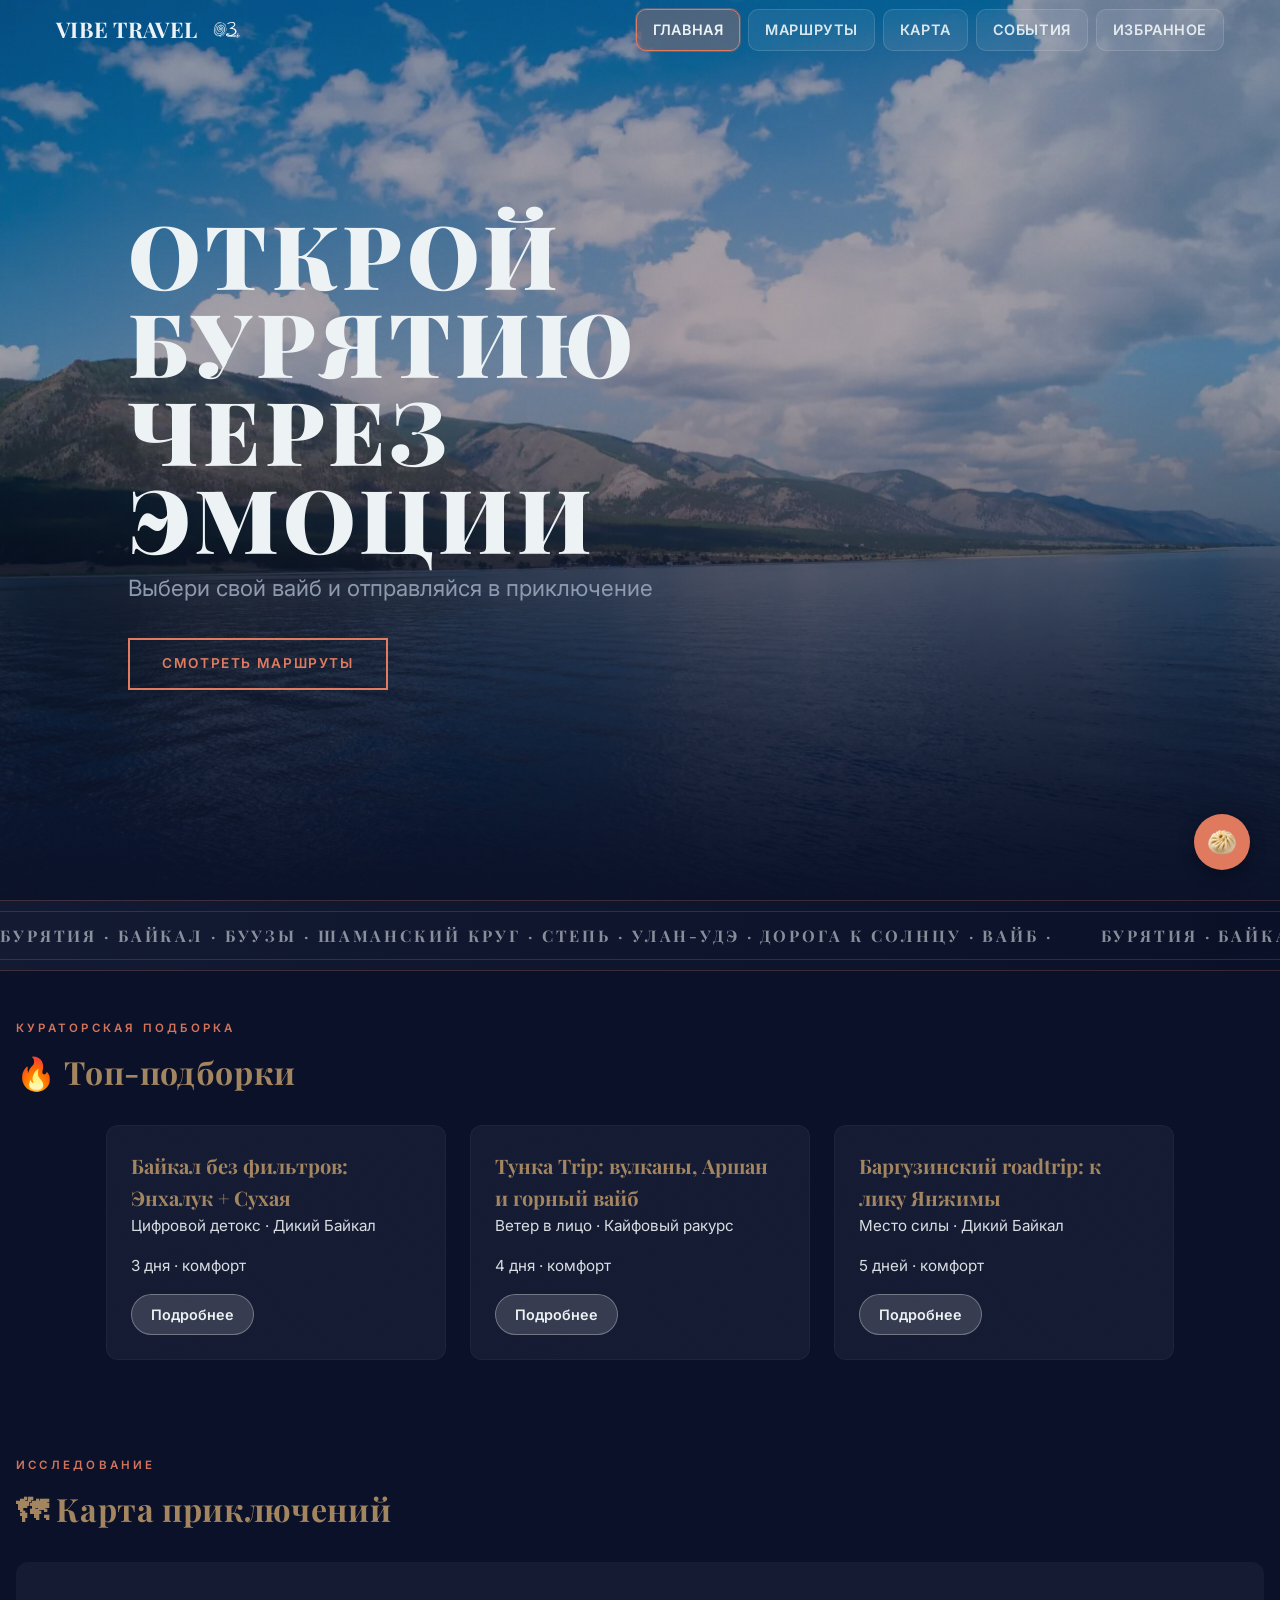
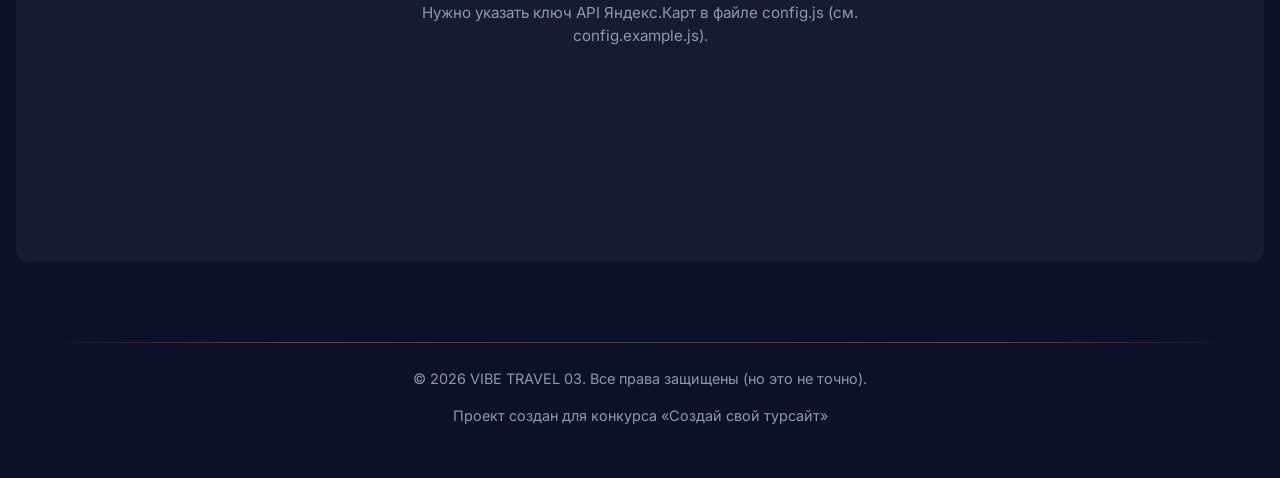
==== commit 1353117e: "Добавлена кнопка «Главная» в навигацию и бургер-меню" ====
--- a/index.html
+++ b/index.html
@@ -72,6 +72,7 @@
                         <span></span><span></span><span></span>
                     </button>
                     <ul class="nav-list" id="navList">
+                        <li><a href="#/" class="nav-link">Главная</a></li>
                         <li><a href="#/routes" class="nav-link">Маршруты</a></li>
                         <li><a href="#/map" class="nav-link">Карта</a></li>
                         <li><a href="#/events" class="nav-link">События</a></li>
